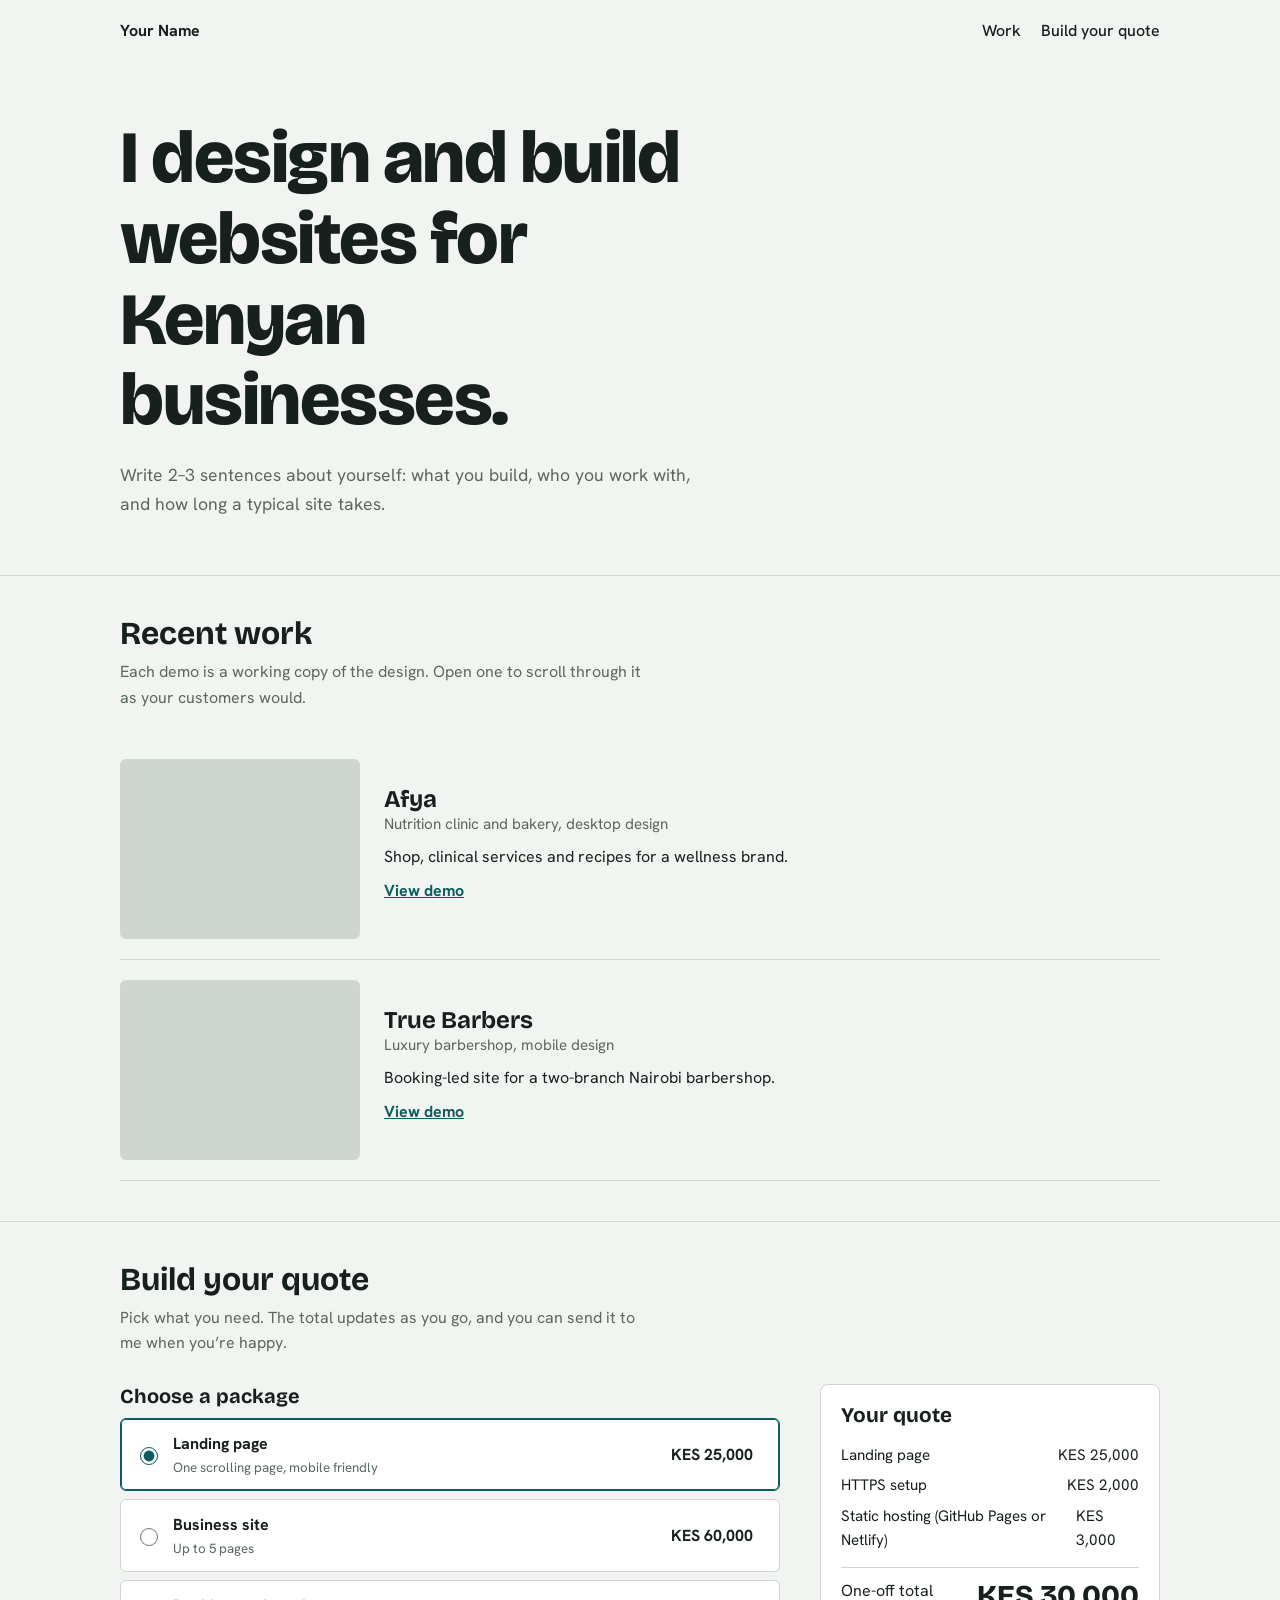
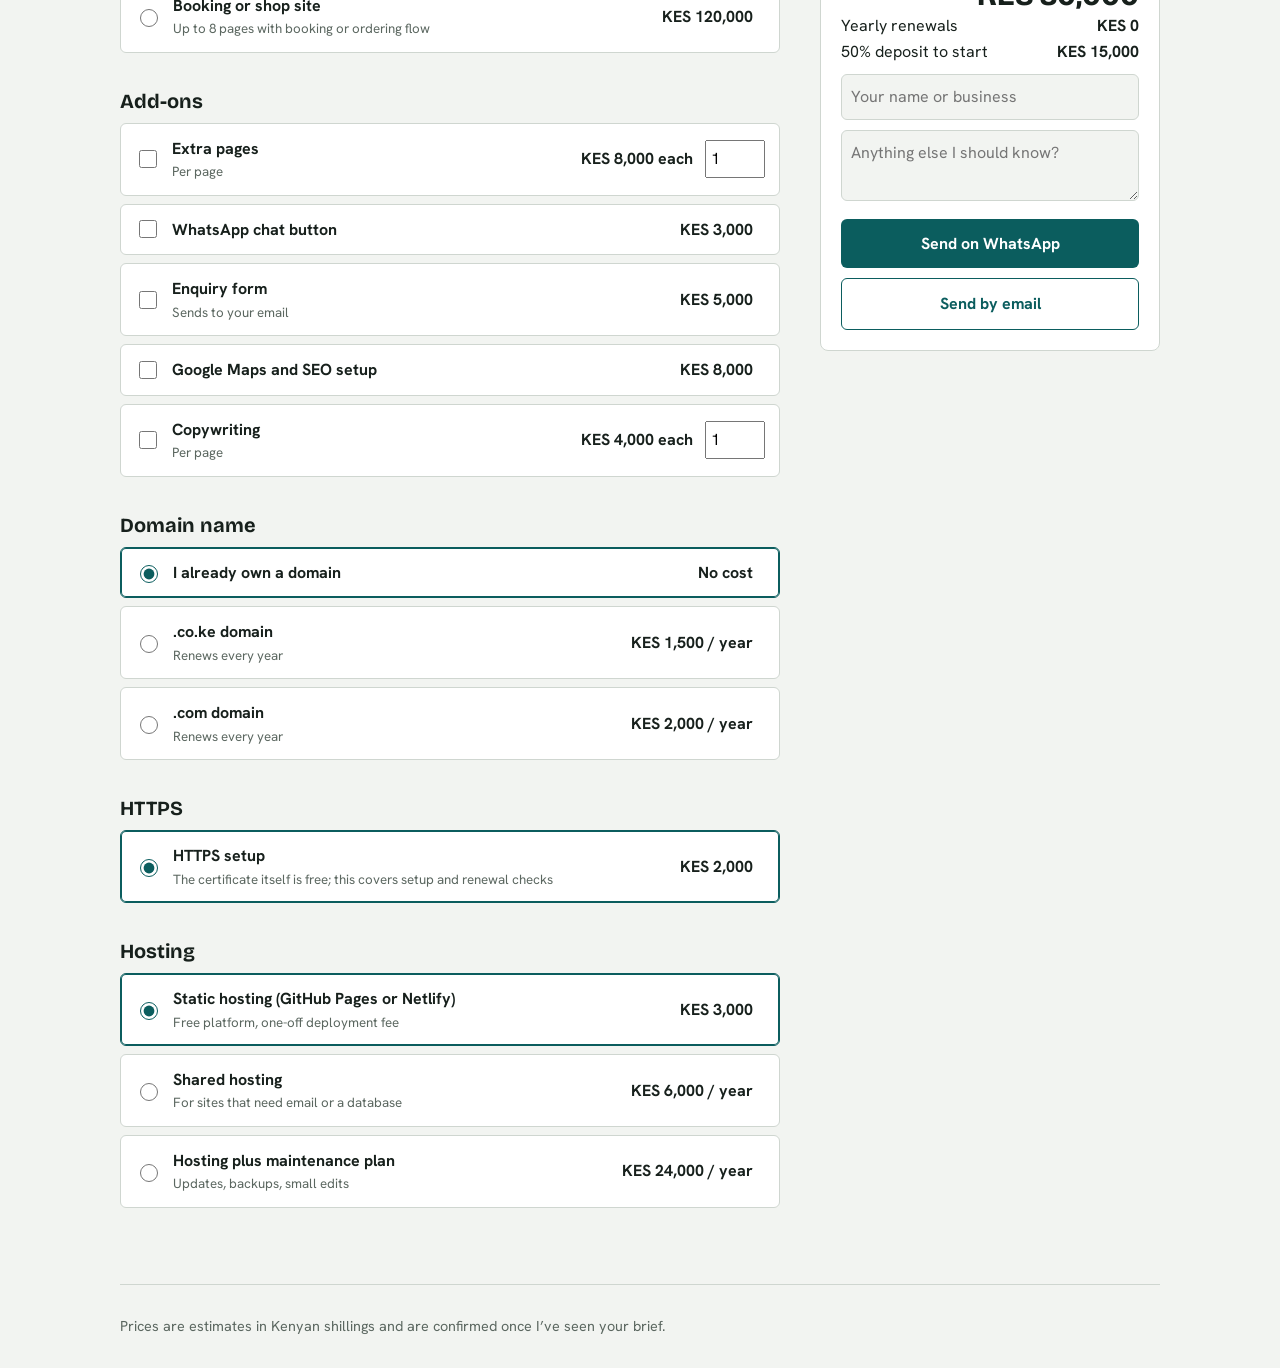
==== index.html @ a61d158f "Initial commit" ====
<!DOCTYPE html>
<html lang="en"><head><meta charset="utf-8"><meta name="viewport" content="width=device-width,initial-scale=1">
<meta name="robots" content="noindex"><!-- remove this line if you want the page on Google -->
<title>Website quote</title>
<link rel="preconnect" href="https://fonts.googleapis.com"><link rel="preconnect" href="https://fonts.gstatic.com" crossorigin>
<link href="https://fonts.googleapis.com/css2?family=Bricolage+Grotesque:wght@500;700;800&family=Hanken+Grotesk:wght@400;500;700&display=swap" rel="stylesheet">
<style>
:root{--bg:#f2f4f1;--ink:#17201c;--mut:#5b6760;--line:#cfd6d0;--card:#fff;--ac:#0b5d5e;--onac:#fff}
@media(prefers-color-scheme:dark){:root{--bg:#0f1613;--ink:#e6ece8;--mut:#9aa8a0;--line:#2a3630;--card:#16201b;--ac:#5fd0c4;--onac:#06201c}}
*{box-sizing:border-box}html{scroll-behavior:smooth}
body{margin:0;background:var(--bg);color:var(--ink);font:16px/1.6 "Hanken Grotesk",system-ui,sans-serif}
h1,h2,h3{font-family:"Bricolage Grotesque",system-ui,sans-serif;line-height:1.1;margin:0}
a{color:var(--ac)}:focus-visible{outline:3px solid var(--ac);outline-offset:2px}
.wrap{max-width:1080px;margin:0 auto;padding:0 20px}
header{display:flex;justify-content:space-between;align-items:center;padding:18px 0}
header nav a{margin-left:20px;color:var(--ink);text-decoration:none;font-weight:500}
.hero{padding:56px 0 40px}.hero h1{font-size:clamp(2.4rem,7vw,4.6rem);font-weight:800;max-width:14ch;letter-spacing:-.02em}
.hero p{max-width:60ch;color:var(--mut);font-size:1.1rem;margin-top:20px}
section{padding:40px 0;border-top:1px solid var(--line)}section>.wrap>h2{font-size:2rem;margin-bottom:8px}
.sub{color:var(--mut);margin:0 0 28px;max-width:60ch}
.work{display:grid;grid-template-columns:240px 1fr;gap:24px;padding:20px 0;border-bottom:1px solid var(--line);align-items:center}
.shot{display:block;aspect-ratio:4/3;border-radius:6px;background:var(--line) center top/cover}
.work h3{font-size:1.5rem}.meta{color:var(--mut);margin:2px 0 8px;font-size:.95rem}.work p{margin:0 0 8px}.links a{margin-right:16px;font-weight:700}
.q{display:grid;grid-template-columns:1fr 340px;gap:40px;align-items:start}
fieldset{border:0;padding:0;margin:0 0 28px}legend{font:700 1.25rem "Bricolage Grotesque",sans-serif;margin-bottom:10px;padding:0}
.opt{display:grid;grid-template-columns:auto 1fr auto auto;gap:12px;align-items:center;padding:12px 14px;border:1px solid var(--line);background:var(--card);border-radius:6px;margin-bottom:8px;cursor:pointer}
.opt:has(input:checked){border-color:var(--ac);box-shadow:inset 0 0 0 1px var(--ac)}
.opt input[type=radio],.opt input[type=checkbox]{accent-color:var(--ac);width:18px;height:18px}
.opt small{display:block;color:var(--mut)}.pr{font-weight:700;white-space:nowrap}.qty{width:60px;padding:4px;font:inherit}
.sum{position:sticky;top:16px;background:var(--card);border:1px solid var(--line);border-radius:8px;padding:20px}
.sum h3{font-size:1.3rem;margin-bottom:12px}.sum ul{list-style:none;margin:0 0 12px;padding:0;font-size:.95rem}
.sum li{display:flex;justify-content:space-between;gap:12px;padding:3px 0}
.tot{border-top:1px solid var(--line);padding-top:10px}.tot div{display:flex;justify-content:space-between}
.big{font:800 1.8rem "Bricolage Grotesque",sans-serif}
.sum input,.sum textarea{width:100%;margin-top:10px;padding:9px;font:inherit;border:1px solid var(--line);border-radius:6px;background:var(--bg);color:var(--ink)}
.btn{display:block;text-align:center;margin-top:10px;padding:12px;border-radius:6px;background:var(--ac);color:var(--onac);font-weight:700;text-decoration:none}
.btn.alt{background:none;color:var(--ac);border:1px solid var(--ac)}
footer{padding:30px 0;color:var(--mut);font-size:.9rem;border-top:1px solid var(--line)}
@media(max-width:800px){.work{grid-template-columns:1fr}.q{grid-template-columns:1fr}.sum{position:static}.opt{grid-template-columns:auto 1fr auto}.qty{grid-column:2}}
</style></head><body>
<div class="wrap">
<header><strong id="logo"></strong><nav><a href="#work">Work</a><a href="#quote">Build your quote</a></nav></header>
<div class="hero"><h1 id="tag"></h1><p id="bio"></p></div></div>
<section id="work"><div class="wrap"><h2>Recent work</h2><p class="sub">Each demo is a working copy of the design. Open one to scroll through it as your customers would.</p><div id="work-list"></div></div></section>
<section id="quote"><div class="wrap"><h2>Build your quote</h2><p class="sub">Pick what you need. The total updates as you go, and you can send it to me when you’re happy.</p>
<div class="q"><form id="f" onsubmit="return false"><div id="groups"></div></form>
<aside class="sum"><h3>Your quote</h3><ul id="lines"></ul>
<div class="tot"><div><span>One-off total</span><span class="big" id="once"></span></div><div><span>Yearly renewals</span><b id="year"></b></div><div><span id="depl"></span><b id="dep"></b></div></div>
<input id="cn" placeholder="Your name or business"><textarea id="nt" rows="2" placeholder="Anything else I should know?"></textarea>
<a class="btn" id="wa" target="_blank" rel="noopener">Send on WhatsApp</a><a class="btn alt" id="em">Send by email</a></aside></div></div></section>
<div class="wrap"><footer>Prices are estimates in Kenyan shillings and are confirmed once I’ve seen your brief.</footer></div>
<script src="assets/site-data.js"></script>
<script>
const S=SITE,P=S.pricing,$=s=>document.querySelector(s),kes=n=>'KES '+Math.round(n).toLocaleString('en-US');
$('#logo').textContent=S.me.name;$('#tag').textContent=S.me.tagline;$('#bio').textContent=S.me.bio;document.title=S.me.name+' | Website quote';
$('#work-list').innerHTML=S.work.map(w=>`<article class="work"><a class="shot" href="${w.demo}" style="background-image:url(${w.shot})" aria-label="Open ${w.title} demo"></a><div><h3>${w.title}</h3><p class="meta">${w.type}</p><p>${w.blurb}</p><p class="links"><a href="${w.demo}">View demo</a>${w.live?`<a href="${w.live}">Live site</a>`:''}</p></div></article>`).join('');
$('#groups').innerHTML=P.groups.map(g=>`<fieldset><legend>${g.title}</legend>${g.items.map((it,i)=>`<label class="opt"><input type="${g.multi?'checkbox':'radio'}" name="${g.id}" value="${it.id}" ${!g.multi&&i==0?'checked':''}><span><b>${it.label}</b><small>${it.note||''}</small></span><span class="pr">${it.price?kes(it.price)+(it.per=='year'?' / year':'')+(it.qty?' each':''):'No cost'}</span>${it.qty?`<input class="qty" type="number" min="1" value="1" data-q="${it.id}" aria-label="Quantity">`:''}</label>`).join('')}</fieldset>`).join('');
function calc(){let once=0,year=0,L=[];
P.groups.forEach(g=>g.items.forEach(it=>{const el=document.querySelector(`[name="${g.id}"][value="${it.id}"]`);if(!el.checked)return;
const qe=document.querySelector(`[data-q="${it.id}"]`),q=qe?Math.max(1,+qe.value||1):1,t=it.price*q;
if(it.per=='year')year+=t;else once+=t;if(t)L.push({l:it.label+(q>1?' ×'+q:''),t,y:it.per=='year'});}));
$('#lines').innerHTML=L.map(x=>`<li><span>${x.l}</span><span>${kes(x.t)}${x.y?'/yr':''}</span></li>`).join('');
$('#once').textContent=kes(once);$('#year').textContent=kes(year);$('#depl').textContent=P.depositPct+'% deposit to start';$('#dep').textContent=kes(once*P.depositPct/100);
const m=`Hi ${S.me.name}, I’d like this website quote:\n`+L.map(x=>`- ${x.l}: ${kes(x.t)}${x.y?'/yr':''}`).join('\n')+`\nOne-off: ${kes(once)}\nYearly: ${kes(year)}\nFrom: ${$('#cn').value||'(name not given)'}\nNotes: ${$('#nt').value||'-'}`;
$('#wa').href=`https://wa.me/${S.me.whatsapp}?text=${encodeURIComponent(m)}`;$('#em').href=`mailto:${S.me.email}?subject=${encodeURIComponent('Website quote request')}&body=${encodeURIComponent(m)}`;}
document.addEventListener('input',calc);calc();
</script></body></html>
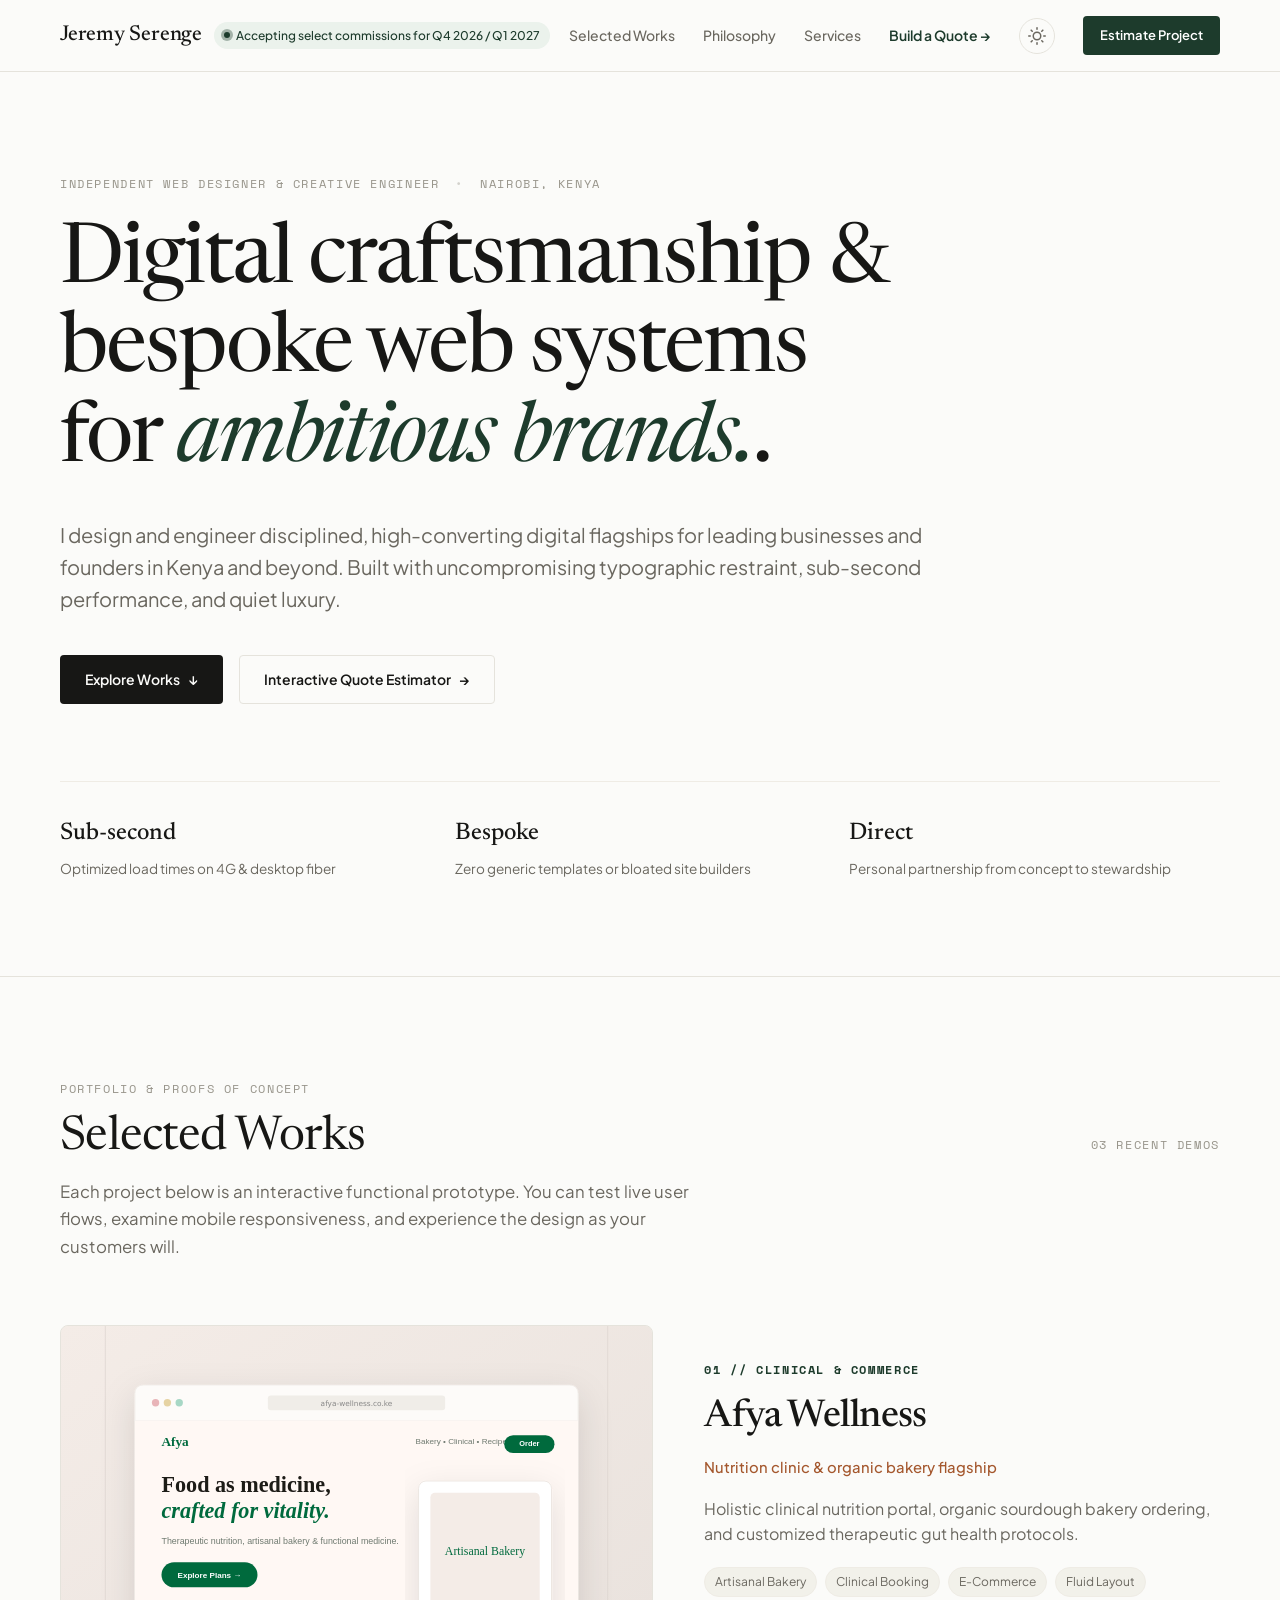
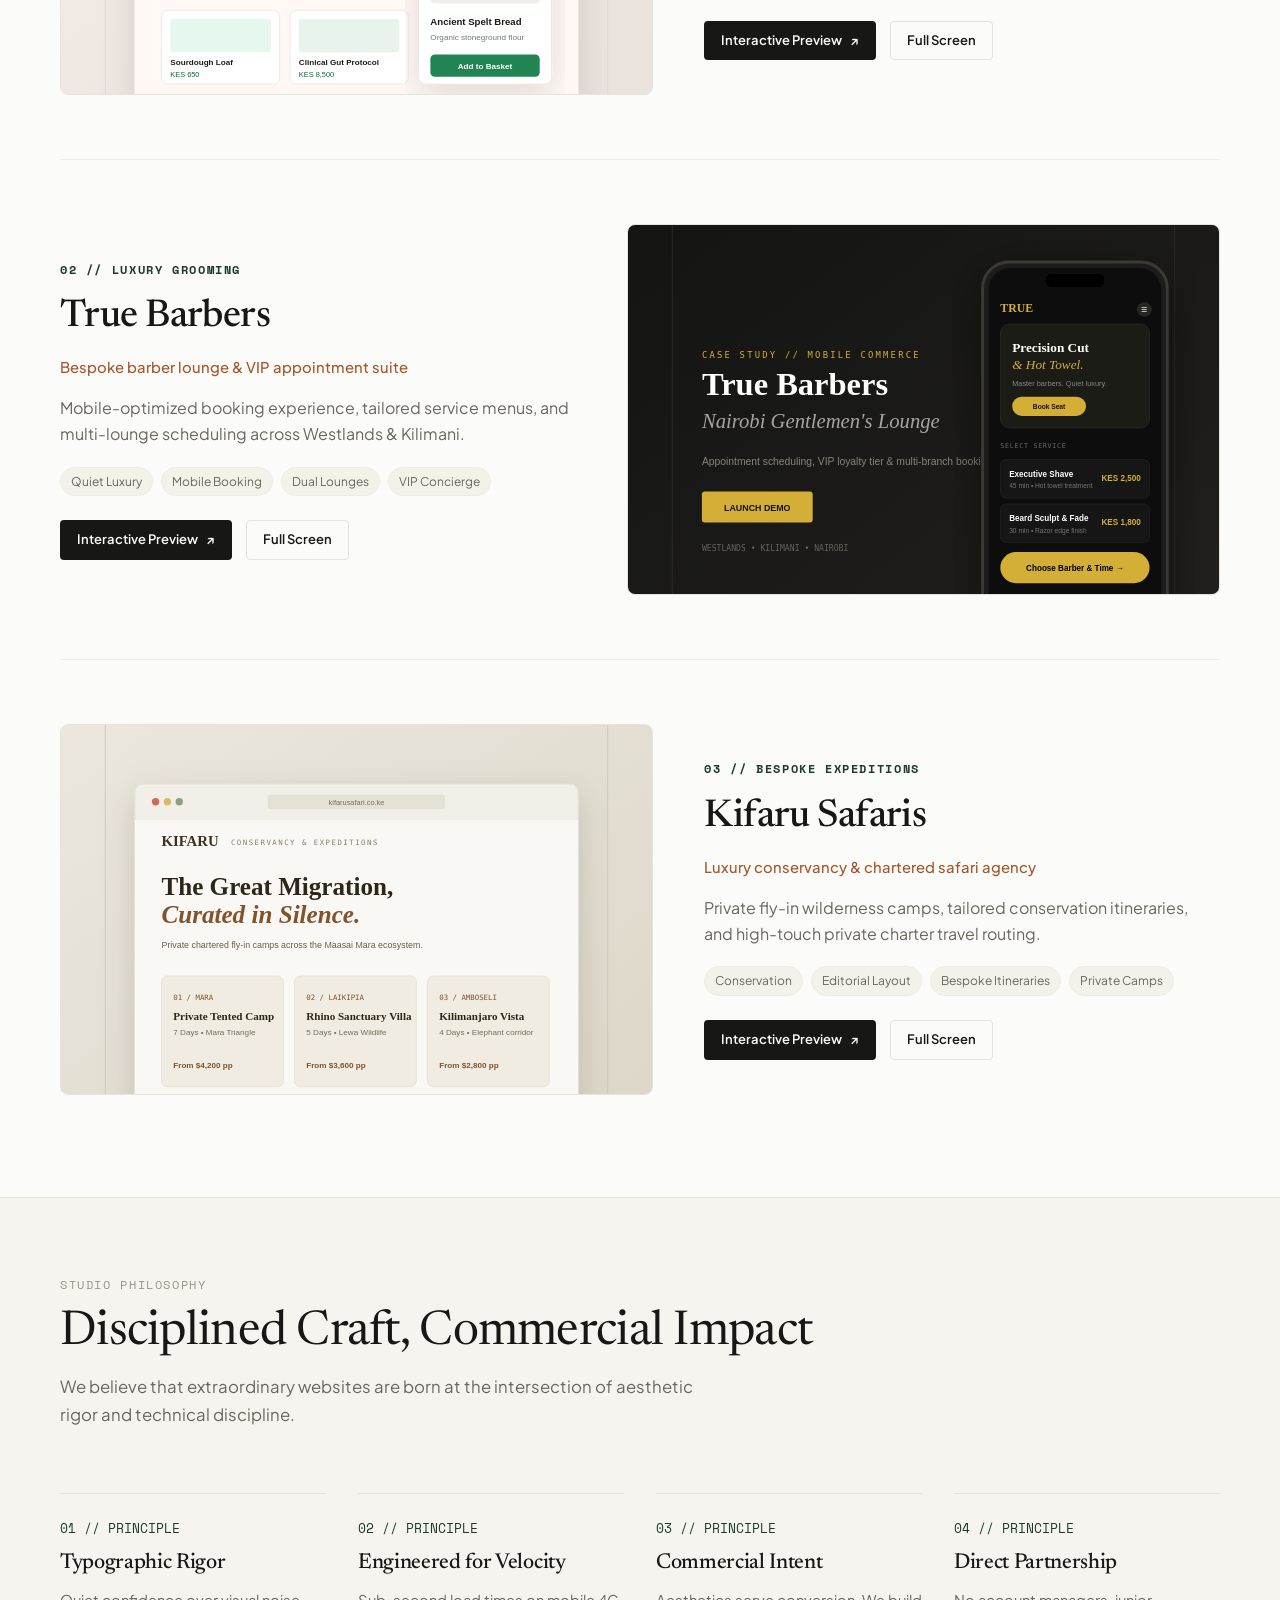
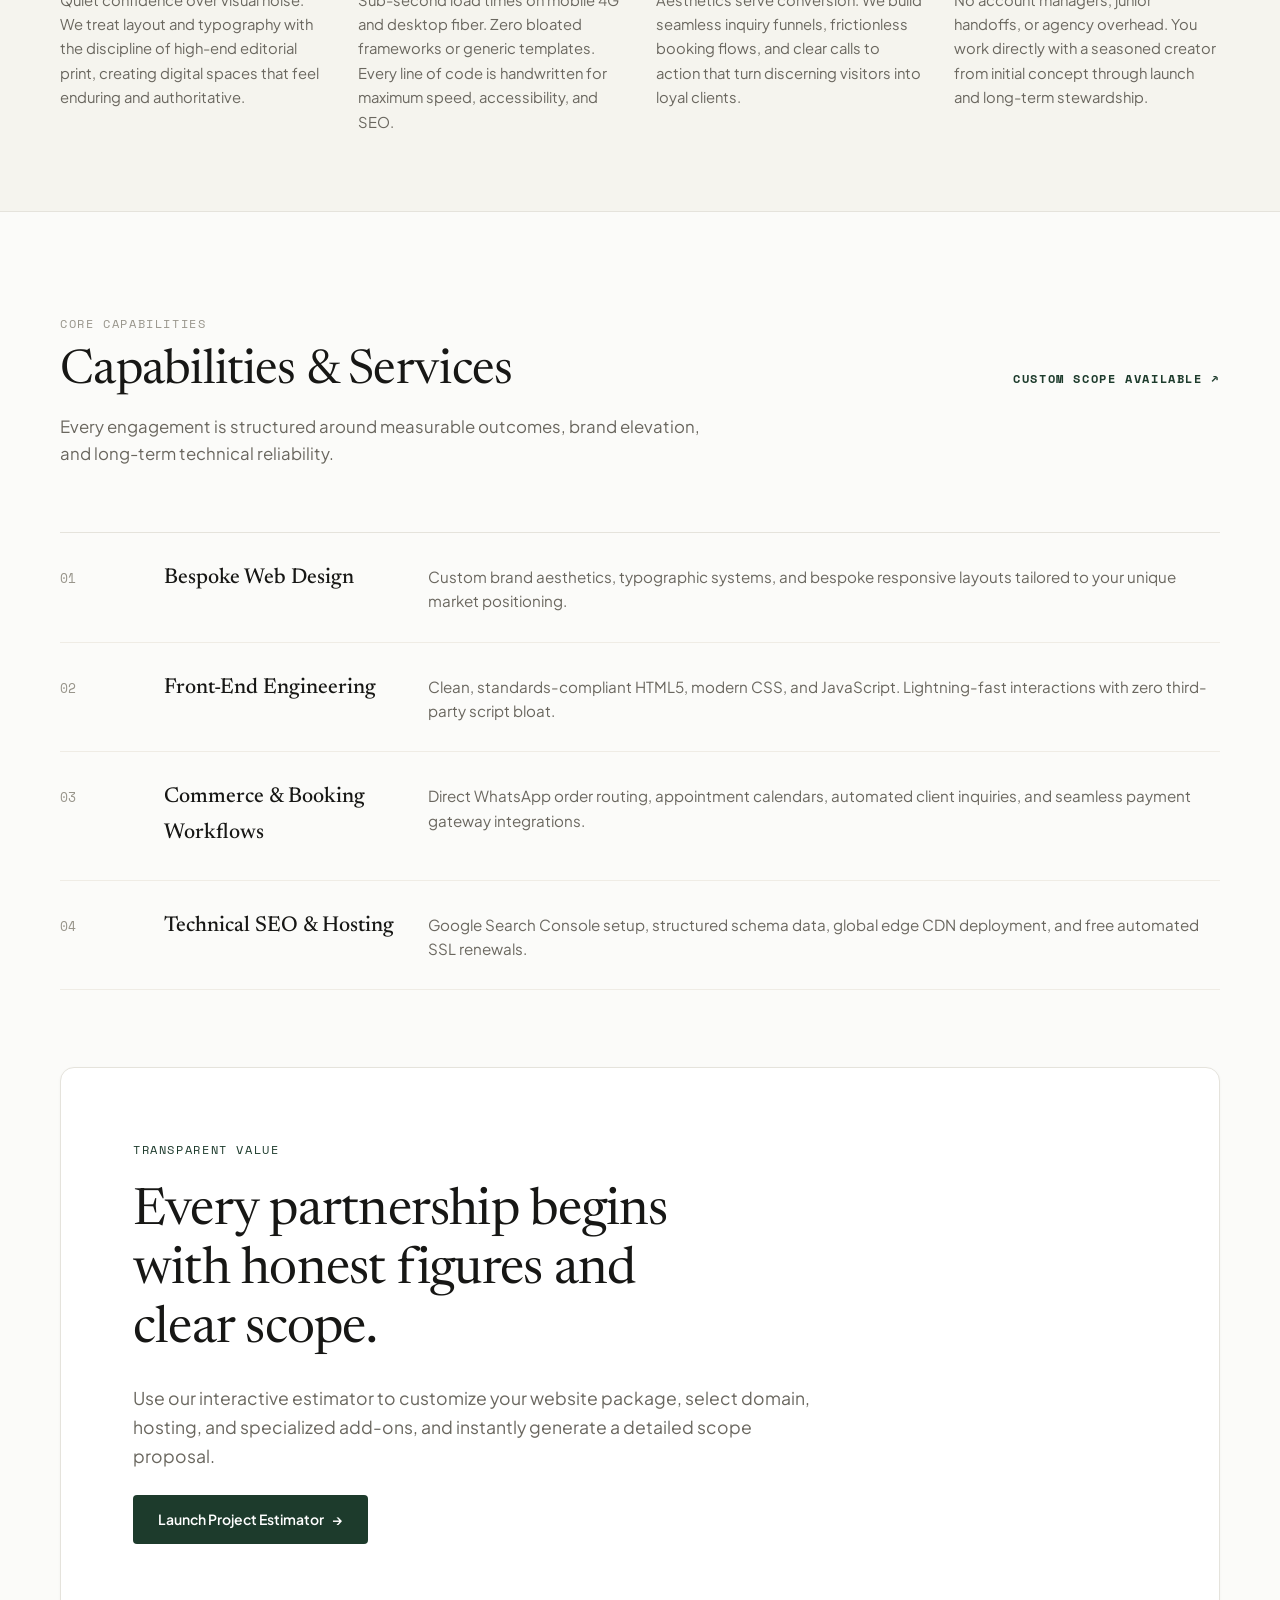
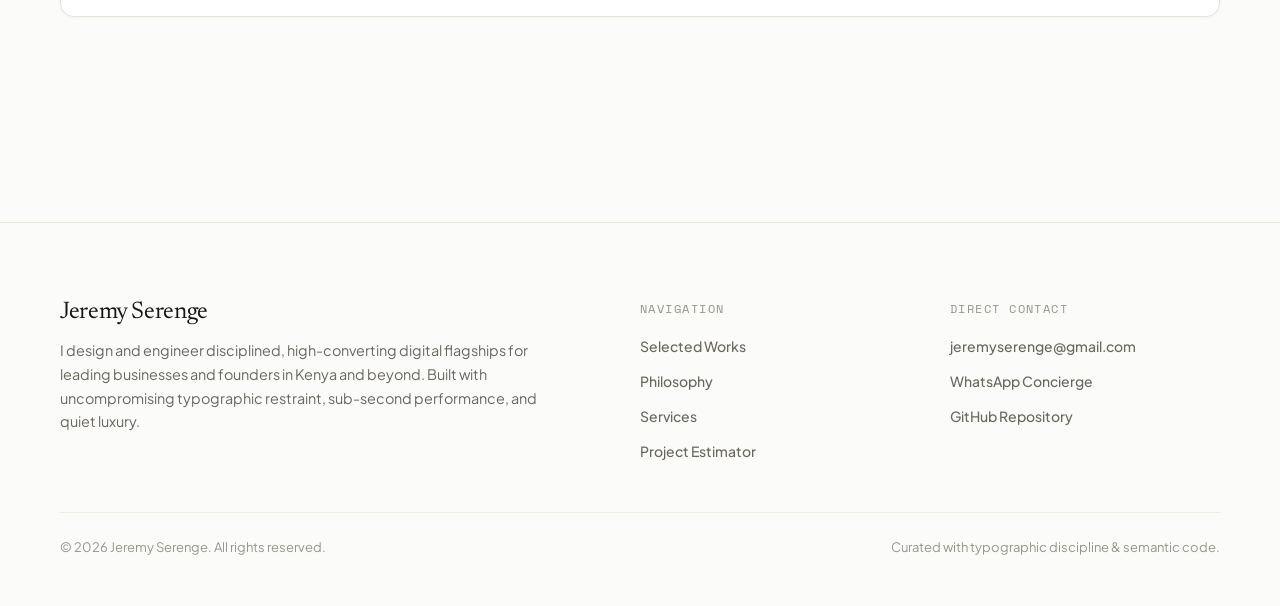
==== commit 9bf489de: "Transform site into editorial portfolio and dedicated quote builder" ====
--- a/index.html
+++ b/index.html
@@ -1,67 +1,377 @@
 <!DOCTYPE html>
-<html lang="en"><head><meta charset="utf-8"><meta name="viewport" content="width=device-width,initial-scale=1">
-<meta name="robots" content="noindex"><!-- remove this line if you want the page on Google -->
-<title>Website quote</title>
-<link rel="preconnect" href="https://fonts.googleapis.com"><link rel="preconnect" href="https://fonts.gstatic.com" crossorigin>
-<link href="https://fonts.googleapis.com/css2?family=Bricolage+Grotesque:wght@500;700;800&family=Hanken+Grotesk:wght@400;500;700&display=swap" rel="stylesheet">
-<style>
-:root{--bg:#f2f4f1;--ink:#17201c;--mut:#5b6760;--line:#cfd6d0;--card:#fff;--ac:#0b5d5e;--onac:#fff}
-@media(prefers-color-scheme:dark){:root{--bg:#0f1613;--ink:#e6ece8;--mut:#9aa8a0;--line:#2a3630;--card:#16201b;--ac:#5fd0c4;--onac:#06201c}}
-*{box-sizing:border-box}html{scroll-behavior:smooth}
-body{margin:0;background:var(--bg);color:var(--ink);font:16px/1.6 "Hanken Grotesk",system-ui,sans-serif}
-h1,h2,h3{font-family:"Bricolage Grotesque",system-ui,sans-serif;line-height:1.1;margin:0}
-a{color:var(--ac)}:focus-visible{outline:3px solid var(--ac);outline-offset:2px}
-.wrap{max-width:1080px;margin:0 auto;padding:0 20px}
-header{display:flex;justify-content:space-between;align-items:center;padding:18px 0}
-header nav a{margin-left:20px;color:var(--ink);text-decoration:none;font-weight:500}
-.hero{padding:56px 0 40px}.hero h1{font-size:clamp(2.4rem,7vw,4.6rem);font-weight:800;max-width:14ch;letter-spacing:-.02em}
-.hero p{max-width:60ch;color:var(--mut);font-size:1.1rem;margin-top:20px}
-section{padding:40px 0;border-top:1px solid var(--line)}section>.wrap>h2{font-size:2rem;margin-bottom:8px}
-.sub{color:var(--mut);margin:0 0 28px;max-width:60ch}
-.work{display:grid;grid-template-columns:240px 1fr;gap:24px;padding:20px 0;border-bottom:1px solid var(--line);align-items:center}
-.shot{display:block;aspect-ratio:4/3;border-radius:6px;background:var(--line) center top/cover}
-.work h3{font-size:1.5rem}.meta{color:var(--mut);margin:2px 0 8px;font-size:.95rem}.work p{margin:0 0 8px}.links a{margin-right:16px;font-weight:700}
-.q{display:grid;grid-template-columns:1fr 340px;gap:40px;align-items:start}
-fieldset{border:0;padding:0;margin:0 0 28px}legend{font:700 1.25rem "Bricolage Grotesque",sans-serif;margin-bottom:10px;padding:0}
-.opt{display:grid;grid-template-columns:auto 1fr auto auto;gap:12px;align-items:center;padding:12px 14px;border:1px solid var(--line);background:var(--card);border-radius:6px;margin-bottom:8px;cursor:pointer}
-.opt:has(input:checked){border-color:var(--ac);box-shadow:inset 0 0 0 1px var(--ac)}
-.opt input[type=radio],.opt input[type=checkbox]{accent-color:var(--ac);width:18px;height:18px}
-.opt small{display:block;color:var(--mut)}.pr{font-weight:700;white-space:nowrap}.qty{width:60px;padding:4px;font:inherit}
-.sum{position:sticky;top:16px;background:var(--card);border:1px solid var(--line);border-radius:8px;padding:20px}
-.sum h3{font-size:1.3rem;margin-bottom:12px}.sum ul{list-style:none;margin:0 0 12px;padding:0;font-size:.95rem}
-.sum li{display:flex;justify-content:space-between;gap:12px;padding:3px 0}
-.tot{border-top:1px solid var(--line);padding-top:10px}.tot div{display:flex;justify-content:space-between}
-.big{font:800 1.8rem "Bricolage Grotesque",sans-serif}
-.sum input,.sum textarea{width:100%;margin-top:10px;padding:9px;font:inherit;border:1px solid var(--line);border-radius:6px;background:var(--bg);color:var(--ink)}
-.btn{display:block;text-align:center;margin-top:10px;padding:12px;border-radius:6px;background:var(--ac);color:var(--onac);font-weight:700;text-decoration:none}
-.btn.alt{background:none;color:var(--ac);border:1px solid var(--ac)}
-footer{padding:30px 0;color:var(--mut);font-size:.9rem;border-top:1px solid var(--line)}
-@media(max-width:800px){.work{grid-template-columns:1fr}.q{grid-template-columns:1fr}.sum{position:static}.opt{grid-template-columns:auto 1fr auto}.qty{grid-column:2}}
-</style></head><body>
-<div class="wrap">
-<header><strong id="logo"></strong><nav><a href="#work">Work</a><a href="#quote">Build your quote</a></nav></header>
-<div class="hero"><h1 id="tag"></h1><p id="bio"></p></div></div>
-<section id="work"><div class="wrap"><h2>Recent work</h2><p class="sub">Each demo is a working copy of the design. Open one to scroll through it as your customers would.</p><div id="work-list"></div></div></section>
-<section id="quote"><div class="wrap"><h2>Build your quote</h2><p class="sub">Pick what you need. The total updates as you go, and you can send it to me when you’re happy.</p>
-<div class="q"><form id="f" onsubmit="return false"><div id="groups"></div></form>
-<aside class="sum"><h3>Your quote</h3><ul id="lines"></ul>
-<div class="tot"><div><span>One-off total</span><span class="big" id="once"></span></div><div><span>Yearly renewals</span><b id="year"></b></div><div><span id="depl"></span><b id="dep"></b></div></div>
-<input id="cn" placeholder="Your name or business"><textarea id="nt" rows="2" placeholder="Anything else I should know?"></textarea>
-<a class="btn" id="wa" target="_blank" rel="noopener">Send on WhatsApp</a><a class="btn alt" id="em">Send by email</a></aside></div></div></section>
-<div class="wrap"><footer>Prices are estimates in Kenyan shillings and are confirmed once I’ve seen your brief.</footer></div>
-<script src="assets/site-data.js"></script>
-<script>
-const S=SITE,P=S.pricing,$=s=>document.querySelector(s),kes=n=>'KES '+Math.round(n).toLocaleString('en-US');
-$('#logo').textContent=S.me.name;$('#tag').textContent=S.me.tagline;$('#bio').textContent=S.me.bio;document.title=S.me.name+' | Website quote';
-$('#work-list').innerHTML=S.work.map(w=>`<article class="work"><a class="shot" href="${w.demo}" style="background-image:url(${w.shot})" aria-label="Open ${w.title} demo"></a><div><h3>${w.title}</h3><p class="meta">${w.type}</p><p>${w.blurb}</p><p class="links"><a href="${w.demo}">View demo</a>${w.live?`<a href="${w.live}">Live site</a>`:''}</p></div></article>`).join('');
-$('#groups').innerHTML=P.groups.map(g=>`<fieldset><legend>${g.title}</legend>${g.items.map((it,i)=>`<label class="opt"><input type="${g.multi?'checkbox':'radio'}" name="${g.id}" value="${it.id}" ${!g.multi&&i==0?'checked':''}><span><b>${it.label}</b><small>${it.note||''}</small></span><span class="pr">${it.price?kes(it.price)+(it.per=='year'?' / year':'')+(it.qty?' each':''):'No cost'}</span>${it.qty?`<input class="qty" type="number" min="1" value="1" data-q="${it.id}" aria-label="Quantity">`:''}</label>`).join('')}</fieldset>`).join('');
-function calc(){let once=0,year=0,L=[];
-P.groups.forEach(g=>g.items.forEach(it=>{const el=document.querySelector(`[name="${g.id}"][value="${it.id}"]`);if(!el.checked)return;
-const qe=document.querySelector(`[data-q="${it.id}"]`),q=qe?Math.max(1,+qe.value||1):1,t=it.price*q;
-if(it.per=='year')year+=t;else once+=t;if(t)L.push({l:it.label+(q>1?' ×'+q:''),t,y:it.per=='year'});}));
-$('#lines').innerHTML=L.map(x=>`<li><span>${x.l}</span><span>${kes(x.t)}${x.y?'/yr':''}</span></li>`).join('');
-$('#once').textContent=kes(once);$('#year').textContent=kes(year);$('#depl').textContent=P.depositPct+'% deposit to start';$('#dep').textContent=kes(once*P.depositPct/100);
-const m=`Hi ${S.me.name}, I’d like this website quote:\n`+L.map(x=>`- ${x.l}: ${kes(x.t)}${x.y?'/yr':''}`).join('\n')+`\nOne-off: ${kes(once)}\nYearly: ${kes(year)}\nFrom: ${$('#cn').value||'(name not given)'}\nNotes: ${$('#nt').value||'-'}`;
-$('#wa').href=`https://wa.me/${S.me.whatsapp}?text=${encodeURIComponent(m)}`;$('#em').href=`mailto:${S.me.email}?subject=${encodeURIComponent('Website quote request')}&body=${encodeURIComponent(m)}`;}
-document.addEventListener('input',calc);calc();
-</script></body></html>
+<html lang="en">
+<head>
+  <meta charset="utf-8">
+  <meta name="viewport" content="width=device-width, initial-scale=1.0">
+  <meta name="robots" content="noindex">
+  <title>Jeremy Serenge | Web Designer &amp; Creative Engineer</title>
+  
+  <link rel="preconnect" href="https://fonts.googleapis.com">
+  <link rel="preconnect" href="https://fonts.gstatic.com" crossorigin>
+  <link href="https://fonts.googleapis.com/css2?family=Newsreader:ital,opsz,wght@0,6..72,400;0,6..72,500;0,6..72,600;1,6..72,400;1,6..72,500&family=Plus+Jakarta+Sans:wght@400;500;600;700&family=Space+Mono:wght@400;700&display=swap" rel="stylesheet">
+  
+  <link rel="stylesheet" href="assets/css/main.css">
+</head>
+<body>
+
+  <!-- Site Navigation Header -->
+  <header class="site-header">
+    <div class="container header-inner">
+      <div class="brand-mark">
+        <a href="index.html" class="brand-title" id="site-name">Jeremy Serenge</a>
+        <div class="status-badge" id="availability-badge">
+          <span class="status-dot"></span>
+          <span>Available for Commissions</span>
+        </div>
+      </div>
+      
+      <nav class="header-nav">
+        <a href="#works" class="nav-link">Selected Works</a>
+        <a href="#philosophy" class="nav-link">Philosophy</a>
+        <a href="#services" class="nav-link">Services</a>
+        <a href="quote/index.html" class="nav-link" style="color:var(--accent); font-weight:600;">Build a Quote →</a>
+        
+        <button class="theme-toggle" id="theme-btn" aria-label="Toggle theme">
+          <svg width="18" height="18" viewBox="0 0 24 24" fill="none" stroke="currentColor" stroke-width="2" stroke-linecap="round" stroke-linejoin="round">
+            <circle cx="12" cy="12" r="5"></circle>
+            <line x1="12" y1="1" x2="12" y2="3"></line>
+            <line x1="12" y1="21" x2="12" y2="23"></line>
+            <line x1="4.22" y1="4.22" x2="5.64" y2="5.64"></line>
+            <line x1="18.36" y1="18.36" x2="19.78" y2="19.78"></line>
+            <line x1="1" y1="12" x2="3" y2="12"></line>
+            <line x1="21" y1="12" x2="23" y2="12"></line>
+            <line x1="4.22" y1="19.78" x2="5.64" y2="18.36"></line>
+            <line x1="18.36" y1="5.64" x2="19.78" y2="4.22"></line>
+          </svg>
+        </button>
+
+        <a href="quote/index.html" class="btn btn-accent btn-sm">Estimate Project</a>
+      </nav>
+    </div>
+  </header>
+
+  <main>
+    <!-- Hero Section -->
+    <section class="hero-section">
+      <div class="container">
+        <div class="hero-meta">
+          <span class="mono-tag" id="hero-role">INDEPENDENT CREATIVE ENGINEERING</span>
+          <span class="mono-tag" style="opacity: 0.4;">•</span>
+          <span class="mono-tag" id="hero-location">NAIROBI, KENYA</span>
+        </div>
+        
+        <h1 class="hero-title" id="hero-tagline">
+          Digital craftsmanship for <span class="serif-italic" style="color:var(--accent)">ambitious brands.</span>
+        </h1>
+        
+        <p class="hero-bio" id="hero-bio">
+          I design and engineer disciplined, high-converting digital flagships for businesses and founders. Built with typographic restraint, sub-second performance, and quiet luxury.
+        </p>
+        
+        <div class="hero-actions">
+          <a href="#works" class="btn btn-primary">
+            <span>Explore Works</span>
+            <span>↓</span>
+          </a>
+          <a href="quote/index.html" class="btn btn-outline">
+            <span>Interactive Quote Estimator</span>
+            <span>→</span>
+          </a>
+        </div>
+
+        <div class="hero-indicators">
+          <div class="indicator-item">
+            <span class="indicator-value">Sub-second</span>
+            <span class="indicator-label">Optimized load times on 4G &amp; desktop fiber</span>
+          </div>
+          <div class="indicator-item">
+            <span class="indicator-value">Bespoke</span>
+            <span class="indicator-label">Zero generic templates or bloated site builders</span>
+          </div>
+          <div class="indicator-item">
+            <span class="indicator-value">Direct</span>
+            <span class="indicator-label">Personal partnership from concept to stewardship</span>
+          </div>
+        </div>
+      </div>
+    </section>
+
+    <!-- Selected Works / Demos Section -->
+    <section id="works" style="padding: clamp(4rem, 8vw, 7rem) 0;">
+      <div class="container">
+        <div class="section-header">
+          <span class="mono-tag">PORTFOLIO &amp; PROOFS OF CONCEPT</span>
+          <div class="section-title-wrap">
+            <h2 class="section-title">Selected Works</h2>
+            <span class="mono-tag" id="works-count">03 RECENT DEMOS</span>
+          </div>
+          <p class="section-desc">
+            Each project below is an interactive functional prototype. You can test live user flows, examine mobile responsiveness, and experience the design as your customers will.
+          </p>
+        </div>
+
+        <div class="works-grid" id="works-container">
+          <!-- Dynamically populated from site-data.js -->
+        </div>
+      </div>
+    </section>
+
+    <!-- Philosophy & Principles -->
+    <section id="philosophy" style="padding: clamp(3rem, 6vw, 6rem) 0; background: var(--bg-subtle); border-top: 1px solid var(--border); border-bottom: 1px solid var(--border);">
+      <div class="container">
+        <div class="section-header">
+          <span class="mono-tag">STUDIO PHILOSOPHY</span>
+          <h2 class="section-title">Disciplined Craft, Commercial Impact</h2>
+          <p class="section-desc">
+            We believe that extraordinary websites are born at the intersection of aesthetic rigor and technical discipline.
+          </p>
+        </div>
+
+        <div class="philosophy-grid" id="philosophy-container">
+          <!-- Dynamically populated from site-data.js -->
+        </div>
+      </div>
+    </section>
+
+    <!-- Capabilities & Services -->
+    <section id="services" style="padding: clamp(4rem, 8vw, 7rem) 0;">
+      <div class="container">
+        <div class="section-header">
+          <span class="mono-tag">CORE CAPABILITIES</span>
+          <div class="section-title-wrap">
+            <h2 class="section-title">Capabilities &amp; Services</h2>
+            <a href="quote/index.html" class="mono-tag" style="color:var(--accent); font-weight:700;">CUSTOM SCOPE AVAILABLE ↗</a>
+          </div>
+          <p class="section-desc">
+            Every engagement is structured around measurable outcomes, brand elevation, and long-term technical reliability.
+          </p>
+        </div>
+
+        <div class="services-list" id="services-container">
+          <!-- Dynamically populated from site-data.js -->
+        </div>
+
+        <!-- Invitation to Quote Builder -->
+        <div class="cta-banner">
+          <span class="mono-tag" style="color:var(--accent);">TRANSPARENT VALUE</span>
+          <h2>Every partnership begins with honest figures and clear scope.</h2>
+          <p>
+            Use our interactive estimator to customize your website package, select domain, hosting, and specialized add-ons, and instantly generate a detailed scope proposal.
+          </p>
+          <a href="quote/index.html" class="btn btn-accent">
+            <span>Launch Project Estimator</span>
+            <span>→</span>
+          </a>
+        </div>
+      </div>
+    </section>
+  </main>
+
+  <!-- Interactive Device Preview Modal -->
+  <div class="preview-modal-backdrop" id="preview-modal" aria-hidden="true">
+    <div class="preview-modal-box">
+      <div class="preview-modal-header">
+        <div style="display:flex; align-items:center; gap:16px;">
+          <strong id="preview-title" style="font-family:var(--font-serif); font-size:1.15rem;">Live Demo Preview</strong>
+          <div class="preview-device-switcher">
+            <button class="device-btn active" id="btn-desktop" onclick="setPreviewDevice('desktop')">Desktop View</button>
+            <button class="device-btn" id="btn-mobile" onclick="setPreviewDevice('mobile')">Mobile View</button>
+          </div>
+        </div>
+        <div style="display:flex; align-items:center; gap:12px;">
+          <a id="preview-external" href="#" target="_blank" rel="noopener" class="btn btn-outline btn-sm">Open in Tab ↗</a>
+          <button class="btn btn-sm btn-outline" onclick="closePreviewModal()" style="padding:6px 12px;">✕ Close</button>
+        </div>
+      </div>
+      <div class="preview-frame-wrap">
+        <iframe id="preview-iframe" class="preview-frame" src="about:blank" title="Demo preview"></iframe>
+      </div>
+    </div>
+  </div>
+
+  <!-- Site Footer -->
+  <footer class="site-footer">
+    <div class="container">
+      <div class="footer-grid">
+        <div class="footer-brand">
+          <h3 style="font-size:1.5rem;" id="footer-name">Jeremy Serenge</h3>
+          <p style="color:var(--text-secondary); font-size:0.9rem;" id="footer-bio">
+            Independent web design &amp; creative engineering. Crafting digital flagships for leading businesses in Nairobi and internationally.
+          </p>
+        </div>
+        <div class="footer-nav-col">
+          <span class="footer-heading">Navigation</span>
+          <a href="#works" class="nav-link">Selected Works</a>
+          <a href="#philosophy" class="nav-link">Philosophy</a>
+          <a href="#services" class="nav-link">Services</a>
+          <a href="quote/index.html" class="nav-link">Project Estimator</a>
+        </div>
+        <div class="footer-nav-col">
+          <span class="footer-heading">Direct Contact</span>
+          <a id="footer-email" href="mailto:you@example.com" class="nav-link">Email</a>
+          <a id="footer-wa" href="https://wa.me/" target="_blank" rel="noopener" class="nav-link">WhatsApp Concierge</a>
+          <a id="footer-github" href="#" target="_blank" rel="noopener" class="nav-link">GitHub Repository</a>
+        </div>
+      </div>
+
+      <div class="footer-bottom">
+        <span>&copy; <span id="year">2026</span> <span id="footer-cr-name">Jeremy Serenge</span>. All rights reserved.</span>
+        <span>Curated with typographic discipline &amp; semantic code.</span>
+      </div>
+    </div>
+  </footer>
+
+  <script src="assets/site-data.js"></script>
+  <script>
+    const S = window.SITE;
+
+    // Theme Management
+    const themeBtn = document.getElementById('theme-btn');
+    const currentTheme = localStorage.getItem('theme') || (window.matchMedia('(prefers-color-scheme: dark)').matches ? 'dark' : 'light');
+    document.documentElement.setAttribute('data-theme', currentTheme);
+
+    themeBtn.addEventListener('click', () => {
+      const active = document.documentElement.getAttribute('data-theme');
+      const next = active === 'dark' ? 'light' : 'dark';
+      document.documentElement.setAttribute('data-theme', next);
+      localStorage.setItem('theme', next);
+    });
+
+    // Populate Hero & Identity
+    if (S.me) {
+      document.getElementById('site-name').textContent = S.me.name;
+      document.getElementById('footer-name').textContent = S.me.name;
+      document.getElementById('footer-cr-name').textContent = S.me.name;
+      document.title = `${S.me.name} — Web Designer & Creative Engineer`;
+      
+      if (S.me.role) document.getElementById('hero-role').textContent = S.me.role.toUpperCase();
+      if (S.me.location) document.getElementById('hero-location').textContent = S.me.location.toUpperCase();
+      if (S.me.tagline) document.getElementById('hero-tagline').innerHTML = S.me.tagline.replace(/ambitious brands/i, '<span class="serif-italic" style="color:var(--accent)">ambitious brands.</span>');
+      if (S.me.bio) {
+        document.getElementById('hero-bio').textContent = S.me.bio;
+        document.getElementById('footer-bio').textContent = S.me.bio;
+      }
+      if (S.me.status) {
+        document.getElementById('availability-badge').innerHTML = `<span class="status-dot"></span><span>${S.me.status}</span>`;
+      }
+      if (S.me.email) {
+        document.getElementById('footer-email').href = `mailto:${S.me.email}`;
+        document.getElementById('footer-email').textContent = S.me.email;
+      }
+      if (S.me.whatsapp) {
+        document.getElementById('footer-wa').href = `https://wa.me/${S.me.whatsapp}?text=${encodeURIComponent('Hello Jeremy, I reviewed your portfolio and would like to discuss a project.')}`;
+      }
+      if (S.me.github) {
+        document.getElementById('footer-github').href = S.me.github;
+      }
+    }
+
+    // Populate Works Grid
+    const worksContainer = document.getElementById('works-container');
+    if (S.work && worksContainer) {
+      document.getElementById('works-count').textContent = `0${S.work.length} RECENT DEMOS`;
+      worksContainer.innerHTML = S.work.map((w, idx) => {
+        const isRev = idx % 2 === 1;
+        const tags = (w.tags || []).map(t => `<span class="tag-badge">${t}</span>`).join('');
+        return `
+          <article class="work-card ${isRev ? 'reverse' : ''}">
+            <div class="work-visual" onclick="openPreview('${w.demo}', '${w.title}')" style="cursor:pointer;" title="Click to view interactive preview">
+              <img class="work-img" src="${w.shot}" alt="${w.title} interactive preview mockup" loading="lazy">
+            </div>
+            <div class="work-content">
+              <div class="work-meta-top">
+                <span class="mono-tag" style="color:var(--accent); font-weight:700;">${w.category || `PROJECT 0${idx+1}`}</span>
+              </div>
+              <h3 class="work-title">${w.title}</h3>
+              <p class="work-type">${w.type}</p>
+              <p class="work-blurb">${w.blurb}</p>
+              <div class="work-tags">${tags}</div>
+              <div class="work-links">
+                <button class="btn btn-primary btn-sm" onclick="openPreview('${w.demo}', '${w.title}')">
+                  <span>Interactive Preview</span>
+                  <span>↗</span>
+                </button>
+                <a href="${w.demo}" target="_blank" rel="noopener" class="btn btn-outline btn-sm">Full Screen</a>
+                ${w.live ? `<a href="${w.live}" target="_blank" rel="noopener" class="nav-link" style="font-size:0.825rem; font-weight:600;">Visit Live Site ↗</a>` : ''}
+              </div>
+            </div>
+          </article>
+        `;
+      }).join('');
+    }
+
+    // Populate Philosophy
+    const philosophyContainer = document.getElementById('philosophy-container');
+    if (S.philosophy && philosophyContainer) {
+      philosophyContainer.innerHTML = S.philosophy.map(p => `
+        <div class="philosophy-item">
+          <span class="philosophy-num">${p.number} // PRINCIPLE</span>
+          <h3 class="philosophy-title">${p.title}</h3>
+          <p class="philosophy-desc">${p.description}</p>
+        </div>
+      `).join('');
+    }
+
+    // Populate Services
+    const servicesContainer = document.getElementById('services-container');
+    if (S.services && servicesContainer) {
+      servicesContainer.innerHTML = S.services.map(s => `
+        <div class="service-row">
+          <span class="service-num">${s.number}</span>
+          <div class="service-name">${s.name}</div>
+          <p class="service-summary">${s.summary}</p>
+        </div>
+      `).join('');
+    }
+
+    // Preview Modal Logic
+    const modal = document.getElementById('preview-modal');
+    const iframe = document.getElementById('preview-iframe');
+    const previewTitle = document.getElementById('preview-title');
+    const previewExternal = document.getElementById('preview-external');
+    const btnDesktop = document.getElementById('btn-desktop');
+    const btnMobile = document.getElementById('btn-mobile');
+
+    window.openPreview = function(url, title) {
+      previewTitle.textContent = `${title} — Interactive Concept`;
+      previewExternal.href = url;
+      iframe.src = url;
+      modal.classList.add('open');
+      modal.setAttribute('aria-hidden', 'false');
+      document.body.style.overflow = 'hidden';
+      setPreviewDevice('desktop');
+    };
+
+    window.closePreviewModal = function() {
+      modal.classList.remove('open');
+      modal.setAttribute('aria-hidden', 'true');
+      iframe.src = 'about:blank';
+      document.body.style.overflow = '';
+    };
+
+    window.setPreviewDevice = function(mode) {
+      if (mode === 'mobile') {
+        iframe.classList.add('phone-mode');
+        btnMobile.classList.add('active');
+        btnDesktop.classList.remove('active');
+      } else {
+        iframe.classList.remove('phone-mode');
+        btnDesktop.classList.add('active');
+        btnMobile.classList.remove('active');
+      }
+    };
+
+    modal.addEventListener('click', (e) => {
+      if (e.target === modal) closePreviewModal();
+    });
+
+    document.addEventListener('keydown', (e) => {
+      if (e.key === 'Escape' && modal.classList.contains('open')) {
+        closePreviewModal();
+      }
+    });
+
+    document.getElementById('year').textContent = new Date().getFullYear();
+  </script>
+</body>
+</html>
--- a/assets/css/main.css
+++ b/assets/css/main.css
@@ -0,0 +1,1169 @@
+/* ==========================================================================
+   Editorial Design System — Webquotations / Studio Portfolio
+   ========================================================================== */
+
+:root {
+  --font-serif: 'Newsreader', Georgia, 'Times New Roman', serif;
+  --font-sans: 'Plus Jakarta Sans', -apple-system, BlinkMacSystemFont, 'Segoe UI', Roboto, sans-serif;
+  --font-mono: 'Space Mono', 'JetBrains Mono', SFMono-Regular, Menlo, monospace;
+
+  /* Editorial Palette (Light Default) */
+  --bg: #FBFBF9;
+  --bg-subtle: #F5F4EE;
+  --surface: #FFFFFF;
+  --surface-alt: #F2F1EA;
+  --text: #171715;
+  --text-secondary: #6A675F;
+  --text-tertiary: #98958B;
+  --border: #E5E3DC;
+  --border-subtle: #EFECE5;
+  --border-focus: #171715;
+  
+  --accent: #1D3B2C;
+  --accent-hover: #29533E;
+  --accent-light: #EBF2EC;
+  --accent-on: #FFFFFF;
+  --terracotta: #A4572D;
+  --terracotta-light: #F7EEE7;
+
+  --radius-sm: 4px;
+  --radius-md: 8px;
+  --radius-lg: 14px;
+  --radius-pill: 9999px;
+
+  --shadow-sm: 0 1px 3px rgba(23, 23, 21, 0.04);
+  --shadow-md: 0 8px 24px -4px rgba(23, 23, 21, 0.06);
+  --shadow-lg: 0 20px 48px -8px rgba(23, 23, 21, 0.08);
+
+  --container-max: 1240px;
+  --container-narrow: 840px;
+  --header-height: 72px;
+}
+
+[data-theme="dark"] {
+  --bg: #121312;
+  --bg-subtle: #181918;
+  --surface: #1B1D1B;
+  --surface-alt: #222421;
+  --text: #F3F2ED;
+  --text-secondary: #9B988E;
+  --text-tertiary: #6C6A62;
+  --border: #2E302D;
+  --border-subtle: #242623;
+  --border-focus: #F3F2ED;
+
+  --accent: #499E71;
+  --accent-hover: #5DB585;
+  --accent-light: #16261C;
+  --accent-on: #0D1610;
+  --terracotta: #D77B4A;
+  --terracotta-light: #2A1A12;
+
+  --shadow-sm: 0 1px 3px rgba(0, 0, 0, 0.3);
+  --shadow-md: 0 8px 24px -4px rgba(0, 0, 0, 0.45);
+  --shadow-lg: 0 20px 48px -8px rgba(0, 0, 0, 0.6);
+}
+
+@media (prefers-color-scheme: dark) {
+  :root:not([data-theme="light"]) {
+    --bg: #121312;
+    --bg-subtle: #181918;
+    --surface: #1B1D1B;
+    --surface-alt: #222421;
+    --text: #F3F2ED;
+    --text-secondary: #9B988E;
+    --text-tertiary: #6C6A62;
+    --border: #2E302D;
+    --border-subtle: #242623;
+    --border-focus: #F3F2ED;
+
+    --accent: #499E71;
+    --accent-hover: #5DB585;
+    --accent-light: #16261C;
+    --accent-on: #0D1610;
+    --terracotta: #D77B4A;
+    --terracotta-light: #2A1A12;
+
+    --shadow-sm: 0 1px 3px rgba(0, 0, 0, 0.3);
+    --shadow-md: 0 8px 24px -4px rgba(0, 0, 0, 0.45);
+    --shadow-lg: 0 20px 48px -8px rgba(0, 0, 0, 0.6);
+  }
+}
+
+/* ==========================================================================
+   Base Styles & Reset
+   ========================================================================== */
+*, *::before, *::after {
+  box-sizing: border-box;
+  margin: 0;
+  padding: 0;
+}
+
+html {
+  font-size: 16px;
+  scroll-behavior: smooth;
+  scroll-padding-top: calc(var(--header-height) + 24px);
+  -webkit-text-size-adjust: 100%;
+}
+
+body {
+  background-color: var(--bg);
+  color: var(--text);
+  font-family: var(--font-sans);
+  font-size: 1rem;
+  line-height: 1.65;
+  -webkit-font-smoothing: antialiased;
+  -moz-osx-font-smoothing: grayscale;
+  transition: background-color 0.25s ease, color 0.25s ease;
+  overflow-x: hidden;
+}
+
+img, svg {
+  display: block;
+  max-width: 100%;
+  height: auto;
+}
+
+a {
+  color: inherit;
+  text-decoration: none;
+}
+
+button, input, select, textarea {
+  font: inherit;
+  color: inherit;
+}
+
+:focus-visible {
+  outline: 2px solid var(--accent);
+  outline-offset: 3px;
+}
+
+/* ==========================================================================
+   Typography
+   ========================================================================== */
+h1, h2, h3, h4, h5, h6 {
+  font-family: var(--font-serif);
+  font-weight: 400;
+  line-height: 1.15;
+  color: var(--text);
+  letter-spacing: -0.015em;
+}
+
+.serif-italic {
+  font-family: var(--font-serif);
+  font-style: italic;
+}
+
+.mono-tag {
+  font-family: var(--font-mono);
+  font-size: 0.725rem;
+  letter-spacing: 0.14em;
+  text-transform: uppercase;
+  color: var(--text-tertiary);
+}
+
+/* ==========================================================================
+   Containers & Layout Grids
+   ========================================================================== */
+.container {
+  width: 100%;
+  max-width: var(--container-max);
+  margin-left: auto;
+  margin-right: auto;
+  padding-left: clamp(1.25rem, 4vw, 2.5rem);
+  padding-right: clamp(1.25rem, 4vw, 2.5rem);
+}
+
+.container-narrow {
+  width: 100%;
+  max-width: var(--container-narrow);
+  margin-left: auto;
+  margin-right: auto;
+  padding-left: clamp(1.25rem, 4vw, 2.5rem);
+  padding-right: clamp(1.25rem, 4vw, 2.5rem);
+}
+
+/* ==========================================================================
+   Navigation & Header
+   ========================================================================== */
+.site-header {
+  position: sticky;
+  top: 0;
+  z-index: 100;
+  height: var(--header-height);
+  background: rgba(251, 251, 249, 0.88);
+  backdrop-filter: blur(14px);
+  -webkit-backdrop-filter: blur(14px);
+  border-bottom: 1px solid var(--border);
+  transition: background-color 0.25s ease, border-color 0.25s ease;
+}
+
+[data-theme="dark"] .site-header,
+@media (prefers-color-scheme: dark) {
+  :root:not([data-theme="light"]) .site-header {
+    background: rgba(18, 19, 18, 0.88);
+  }
+}
+
+.header-inner {
+  display: flex;
+  align-items: center;
+  justify-content: space-between;
+  height: 100%;
+}
+
+.brand-mark {
+  display: flex;
+  align-items: center;
+  gap: 12px;
+}
+
+.brand-title {
+  font-family: var(--font-serif);
+  font-size: 1.35rem;
+  font-weight: 500;
+  letter-spacing: -0.01em;
+}
+
+.status-badge {
+  display: inline-flex;
+  align-items: center;
+  gap: 6px;
+  padding: 4px 10px;
+  background: var(--accent-light);
+  color: var(--accent);
+  border-radius: var(--radius-pill);
+  font-size: 0.75rem;
+  font-weight: 500;
+}
+
+.status-dot {
+  width: 6px;
+  height: 6px;
+  border-radius: 50%;
+  background-color: currentColor;
+  position: relative;
+}
+
+.status-dot::after {
+  content: '';
+  position: absolute;
+  inset: -3px;
+  border-radius: 50%;
+  background-color: currentColor;
+  opacity: 0.35;
+  animation: pulse-ring 2s infinite ease-out;
+}
+
+@keyframes pulse-ring {
+  0% { transform: scale(0.8); opacity: 0.6; }
+  100% { transform: scale(2.2); opacity: 0; }
+}
+
+.header-nav {
+  display: flex;
+  align-items: center;
+  gap: 28px;
+}
+
+.nav-link {
+  font-size: 0.875rem;
+  font-weight: 500;
+  color: var(--text-secondary);
+  transition: color 0.15s ease;
+}
+
+.nav-link:hover, .nav-link.active {
+  color: var(--text);
+}
+
+.theme-toggle {
+  background: transparent;
+  border: 1px solid var(--border);
+  border-radius: var(--radius-pill);
+  width: 36px;
+  height: 36px;
+  display: flex;
+  align-items: center;
+  justify-content: center;
+  cursor: pointer;
+  color: var(--text-secondary);
+  transition: all 0.2s ease;
+}
+
+.theme-toggle:hover {
+  color: var(--text);
+  border-color: var(--text);
+}
+
+/* ==========================================================================
+   Buttons & Links
+   ========================================================================== */
+.btn {
+  display: inline-flex;
+  align-items: center;
+  justify-content: center;
+  gap: 8px;
+  padding: 12px 24px;
+  font-size: 0.875rem;
+  font-weight: 600;
+  border-radius: var(--radius-sm);
+  transition: all 0.2s cubic-bezier(0.16, 1, 0.3, 1);
+  cursor: pointer;
+  border: 1px solid transparent;
+  white-space: nowrap;
+}
+
+.btn-primary {
+  background: var(--text);
+  color: var(--bg);
+}
+
+.btn-primary:hover {
+  opacity: 0.9;
+  transform: translateY(-1px);
+}
+
+.btn-accent {
+  background: var(--accent);
+  color: var(--accent-on);
+}
+
+.btn-accent:hover {
+  background: var(--accent-hover);
+  transform: translateY(-1px);
+}
+
+.btn-outline {
+  background: transparent;
+  border-color: var(--border);
+  color: var(--text);
+}
+
+.btn-outline:hover {
+  border-color: var(--text);
+  background: var(--surface-alt);
+}
+
+.btn-sm {
+  padding: 8px 16px;
+  font-size: 0.8125rem;
+}
+
+/* ==========================================================================
+   Editorial Hero Section
+   ========================================================================== */
+.hero-section {
+  padding-top: clamp(3.5rem, 8vw, 7rem);
+  padding-bottom: clamp(3.5rem, 8vw, 6rem);
+  border-bottom: 1px solid var(--border);
+}
+
+.hero-meta {
+  display: flex;
+  align-items: center;
+  gap: 16px;
+  margin-bottom: 24px;
+}
+
+.hero-title {
+  font-size: clamp(2.6rem, 6.5vw, 5.2rem);
+  font-weight: 400;
+  line-height: 1.08;
+  letter-spacing: -0.025em;
+  max-width: 17ch;
+  margin-bottom: 32px;
+}
+
+.hero-bio {
+  font-size: clamp(1.05rem, 2vw, 1.25rem);
+  line-height: 1.6;
+  color: var(--text-secondary);
+  max-width: 58ch;
+  margin-bottom: 40px;
+}
+
+.hero-actions {
+  display: flex;
+  flex-wrap: wrap;
+  gap: 16px;
+  align-items: center;
+}
+
+.hero-indicators {
+  margin-top: clamp(3rem, 6vw, 5rem);
+  display: grid;
+  grid-template-columns: repeat(auto-fit, minmax(200px, 1fr));
+  gap: 24px;
+  padding-top: 32px;
+  border-top: 1px solid var(--border-subtle);
+}
+
+.indicator-item {
+  display: flex;
+  flex-direction: column;
+  gap: 4px;
+}
+
+.indicator-value {
+  font-family: var(--font-serif);
+  font-size: 1.5rem;
+  font-weight: 500;
+  color: var(--text);
+}
+
+.indicator-label {
+  font-size: 0.85rem;
+  color: var(--text-secondary);
+}
+
+/* ==========================================================================
+   Selected Works / Demos Section
+   ========================================================================== */
+.section-header {
+  display: flex;
+  flex-direction: column;
+  gap: 12px;
+  margin-bottom: clamp(2.5rem, 5vw, 4rem);
+}
+
+.section-title-wrap {
+  display: flex;
+  align-items: baseline;
+  justify-content: space-between;
+  flex-wrap: wrap;
+  gap: 16px;
+}
+
+.section-title {
+  font-size: clamp(2rem, 4vw, 3rem);
+}
+
+.section-desc {
+  font-size: 1.05rem;
+  color: var(--text-secondary);
+  max-width: 56ch;
+}
+
+.works-grid {
+  display: flex;
+  flex-direction: column;
+  gap: clamp(2.5rem, 5vw, 4.5rem);
+}
+
+.work-card {
+  display: grid;
+  grid-template-columns: 1.15fr 1fr;
+  gap: clamp(2rem, 4vw, 3.5rem);
+  align-items: center;
+  padding-bottom: clamp(2.5rem, 5vw, 4.5rem);
+  border-bottom: 1px solid var(--border-subtle);
+}
+
+.work-card:last-child {
+  border-bottom: none;
+  padding-bottom: 0;
+}
+
+.work-card.reverse {
+  grid-template-columns: 1fr 1.15fr;
+}
+
+.work-card.reverse .work-visual {
+  order: 2;
+}
+
+.work-card.reverse .work-content {
+  order: 1;
+}
+
+.work-visual {
+  position: relative;
+  background: var(--surface-alt);
+  border: 1px solid var(--border);
+  border-radius: var(--radius-md);
+  overflow: hidden;
+  aspect-ratio: 16 / 10;
+  transition: transform 0.3s cubic-bezier(0.16, 1, 0.3, 1), box-shadow 0.3s ease;
+}
+
+.work-visual:hover {
+  transform: translateY(-2px);
+  box-shadow: var(--shadow-md);
+}
+
+.work-img {
+  width: 100%;
+  height: 100%;
+  object-fit: cover;
+  object-position: center top;
+}
+
+.work-content {
+  display: flex;
+  flex-direction: column;
+  gap: 16px;
+}
+
+.work-meta-top {
+  display: flex;
+  align-items: center;
+  gap: 12px;
+}
+
+.work-title {
+  font-size: clamp(1.8rem, 3.2vw, 2.4rem);
+  font-weight: 500;
+}
+
+.work-type {
+  font-size: 0.925rem;
+  color: var(--terracotta);
+  font-weight: 500;
+}
+
+.work-blurb {
+  font-size: 1rem;
+  color: var(--text-secondary);
+  line-height: 1.6;
+}
+
+.work-tags {
+  display: flex;
+  flex-wrap: wrap;
+  gap: 8px;
+  margin-top: 4px;
+}
+
+.tag-badge {
+  font-size: 0.75rem;
+  padding: 4px 10px;
+  background: var(--surface-alt);
+  border: 1px solid var(--border-subtle);
+  border-radius: var(--radius-pill);
+  color: var(--text-secondary);
+}
+
+.work-links {
+  display: flex;
+  align-items: center;
+  gap: 14px;
+  margin-top: 8px;
+}
+
+/* ==========================================================================
+   Studio Philosophy & Disciplines
+   ========================================================================== */
+.philosophy-grid {
+  display: grid;
+  grid-template-columns: repeat(auto-fit, minmax(260px, 1fr));
+  gap: 32px;
+}
+
+.philosophy-item {
+  border-top: 1px solid var(--border);
+  padding-top: 24px;
+  display: flex;
+  flex-direction: column;
+  gap: 12px;
+}
+
+.philosophy-num {
+  font-family: var(--font-mono);
+  font-size: 0.8rem;
+  color: var(--accent);
+}
+
+.philosophy-title {
+  font-size: 1.35rem;
+  font-weight: 500;
+}
+
+.philosophy-desc {
+  font-size: 0.925rem;
+  color: var(--text-secondary);
+  line-height: 1.65;
+}
+
+/* ==========================================================================
+   Editorial Services Section
+   ========================================================================== */
+.services-list {
+  display: grid;
+  grid-template-columns: 1fr;
+  border-top: 1px solid var(--border);
+}
+
+.service-row {
+  display: grid;
+  grid-template-columns: 80px 240px 1fr;
+  gap: 24px;
+  align-items: baseline;
+  padding: 28px 0;
+  border-bottom: 1px solid var(--border-subtle);
+}
+
+.service-num {
+  font-family: var(--font-mono);
+  font-size: 0.8rem;
+  color: var(--text-tertiary);
+}
+
+.service-name {
+  font-family: var(--font-serif);
+  font-size: 1.35rem;
+  font-weight: 500;
+}
+
+.service-summary {
+  font-size: 0.95rem;
+  color: var(--text-secondary);
+  line-height: 1.6;
+}
+
+/* ==========================================================================
+   Editorial CTA Banner
+   ========================================================================== */
+.cta-banner {
+  background: var(--surface);
+  border: 1px solid var(--border);
+  border-radius: var(--radius-lg);
+  padding: clamp(2.5rem, 6vw, 4.5rem);
+  display: flex;
+  flex-direction: column;
+  gap: 24px;
+  align-items: flex-start;
+  box-shadow: var(--shadow-sm);
+  margin-top: clamp(3rem, 6vw, 5rem);
+}
+
+.cta-banner h2 {
+  font-size: clamp(2rem, 4vw, 3.2rem);
+  max-width: 20ch;
+}
+
+.cta-banner p {
+  color: var(--text-secondary);
+  font-size: 1.1rem;
+  max-width: 54ch;
+}
+
+/* ==========================================================================
+   Interactive Quote Builder (quote/index.html)
+   ========================================================================== */
+.quote-layout {
+  display: grid;
+  grid-template-columns: 1fr 380px;
+  gap: 48px;
+  align-items: start;
+  margin-top: 36px;
+}
+
+.quote-group {
+  margin-bottom: 40px;
+  border: none;
+  padding: 0;
+}
+
+.quote-legend {
+  display: flex;
+  flex-direction: column;
+  gap: 4px;
+  margin-bottom: 16px;
+  width: 100%;
+}
+
+.quote-legend-title {
+  font-family: var(--font-serif);
+  font-size: 1.45rem;
+  font-weight: 500;
+  color: var(--text);
+}
+
+.quote-legend-desc {
+  font-size: 0.875rem;
+  color: var(--text-secondary);
+}
+
+.options-stack {
+  display: flex;
+  flex-direction: column;
+  gap: 10px;
+}
+
+.quote-card-opt {
+  display: grid;
+  grid-template-columns: auto 1fr auto;
+  gap: 16px;
+  align-items: center;
+  padding: 16px 18px;
+  background: var(--surface);
+  border: 1px solid var(--border);
+  border-radius: var(--radius-md);
+  cursor: pointer;
+  transition: all 0.2s cubic-bezier(0.16, 1, 0.3, 1);
+  user-select: none;
+}
+
+.quote-card-opt:hover {
+  border-color: var(--text-tertiary);
+  background: var(--surface-alt);
+}
+
+.quote-card-opt:has(input:checked) {
+  border-color: var(--accent);
+  background: var(--surface);
+  box-shadow: inset 0 0 0 1px var(--accent), var(--shadow-sm);
+}
+
+.quote-card-opt input[type="radio"],
+.quote-card-opt input[type="checkbox"] {
+  accent-color: var(--accent);
+  width: 18px;
+  height: 18px;
+  cursor: pointer;
+}
+
+.opt-details {
+  display: flex;
+  flex-direction: column;
+  gap: 3px;
+}
+
+.opt-label {
+  font-weight: 600;
+  font-size: 0.95rem;
+  color: var(--text);
+}
+
+.opt-note {
+  font-size: 0.825rem;
+  color: var(--text-secondary);
+  line-height: 1.4;
+}
+
+.opt-features {
+  display: flex;
+  flex-wrap: wrap;
+  gap: 6px;
+  margin-top: 6px;
+}
+
+.opt-pill {
+  font-size: 0.7rem;
+  padding: 2px 8px;
+  background: var(--surface-alt);
+  border-radius: var(--radius-pill);
+  color: var(--text-secondary);
+}
+
+.opt-price-col {
+  text-align: right;
+  display: flex;
+  flex-direction: column;
+  align-items: flex-end;
+  gap: 8px;
+}
+
+.opt-price {
+  font-family: var(--font-mono);
+  font-weight: 600;
+  font-size: 0.925rem;
+  color: var(--text);
+  white-space: nowrap;
+}
+
+.opt-qty-stepper {
+  display: inline-flex;
+  align-items: center;
+  border: 1px solid var(--border);
+  border-radius: var(--radius-sm);
+  background: var(--surface);
+}
+
+.qty-btn {
+  background: transparent;
+  border: none;
+  padding: 4px 8px;
+  cursor: pointer;
+  color: var(--text);
+}
+
+.qty-input {
+  width: 44px;
+  text-align: center;
+  border: none;
+  background: transparent;
+  font-family: var(--font-mono);
+  font-size: 0.85rem;
+  font-weight: 600;
+}
+
+/* Statement of Investment (Sticky Summary on Desktop) */
+.quote-summary-card {
+  position: sticky;
+  top: calc(var(--header-height) + 24px);
+  background: var(--surface);
+  border: 1px solid var(--border);
+  border-radius: var(--radius-lg);
+  padding: 28px;
+  box-shadow: var(--shadow-md);
+  display: flex;
+  flex-direction: column;
+  gap: 20px;
+}
+
+.summary-heading {
+  display: flex;
+  align-items: baseline;
+  justify-content: space-between;
+  border-bottom: 1px solid var(--border);
+  padding-bottom: 14px;
+}
+
+.summary-title {
+  font-family: var(--font-serif);
+  font-size: 1.4rem;
+  font-weight: 500;
+}
+
+.summary-items-list {
+  list-style: none;
+  display: flex;
+  flex-direction: column;
+  gap: 10px;
+  max-height: 280px;
+  overflow-y: auto;
+  padding-right: 4px;
+}
+
+.summary-item-row {
+  display: flex;
+  justify-content: space-between;
+  align-items: baseline;
+  font-size: 0.875rem;
+  gap: 12px;
+}
+
+.summary-item-label {
+  color: var(--text-secondary);
+}
+
+.summary-item-val {
+  font-family: var(--font-mono);
+  font-weight: 500;
+  color: var(--text);
+  white-space: nowrap;
+}
+
+.summary-totals {
+  border-top: 1px solid var(--border);
+  padding-top: 16px;
+  display: flex;
+  flex-direction: column;
+  gap: 12px;
+}
+
+.total-row {
+  display: flex;
+  justify-content: space-between;
+  align-items: baseline;
+}
+
+.total-main {
+  font-family: var(--font-mono);
+  font-size: 1.6rem;
+  font-weight: 700;
+  color: var(--text);
+}
+
+.deposit-callout {
+  background: var(--accent-light);
+  color: var(--accent);
+  padding: 10px 14px;
+  border-radius: var(--radius-sm);
+  font-size: 0.8125rem;
+  display: flex;
+  justify-content: space-between;
+  font-weight: 500;
+}
+
+.quote-inputs-group {
+  display: flex;
+  flex-direction: column;
+  gap: 12px;
+}
+
+.quote-field {
+  width: 100%;
+  padding: 10px 14px;
+  background: var(--bg-subtle);
+  border: 1px solid var(--border);
+  border-radius: var(--radius-sm);
+  color: var(--text);
+  font-size: 0.875rem;
+  transition: border-color 0.15s;
+}
+
+.quote-field:focus {
+  outline: none;
+  border-color: var(--text);
+}
+
+.quote-btn-stack {
+  display: flex;
+  flex-direction: column;
+  gap: 10px;
+}
+
+/* Mobile Sticky Bar for Quote */
+.mobile-quote-bar {
+  display: none;
+  position: fixed;
+  bottom: 0;
+  left: 0;
+  right: 0;
+  z-index: 90;
+  background: var(--surface);
+  border-top: 1px solid var(--border);
+  padding: 12px 20px;
+  box-shadow: 0 -4px 16px rgba(0, 0, 0, 0.08);
+  justify-content: space-between;
+  align-items: center;
+}
+
+.mobile-quote-total-group {
+  display: flex;
+  flex-direction: column;
+}
+
+.mobile-total-label {
+  font-size: 0.75rem;
+  color: var(--text-secondary);
+}
+
+.mobile-total-val {
+  font-family: var(--font-mono);
+  font-size: 1.25rem;
+  font-weight: 700;
+  color: var(--text);
+}
+
+/* ==========================================================================
+   Interactive Device Preview Modal
+   ========================================================================== */
+.preview-modal-backdrop {
+  position: fixed;
+  inset: 0;
+  z-index: 1000;
+  background: rgba(18, 19, 18, 0.75);
+  backdrop-filter: blur(8px);
+  -webkit-backdrop-filter: blur(8px);
+  display: flex;
+  align-items: center;
+  justify-content: center;
+  padding: 20px;
+  opacity: 0;
+  pointer-events: none;
+  transition: opacity 0.25s ease;
+}
+
+.preview-modal-backdrop.open {
+  opacity: 1;
+  pointer-events: auto;
+}
+
+.preview-modal-box {
+  width: 100%;
+  max-width: 1100px;
+  height: 90vh;
+  background: var(--surface);
+  border: 1px solid var(--border);
+  border-radius: var(--radius-lg);
+  box-shadow: var(--shadow-lg);
+  display: flex;
+  flex-direction: column;
+  overflow: hidden;
+  transform: translateY(12px) scale(0.98);
+  transition: transform 0.25s cubic-bezier(0.16, 1, 0.3, 1);
+}
+
+.preview-modal-backdrop.open .preview-modal-box {
+  transform: translateY(0) scale(1);
+}
+
+.preview-modal-header {
+  padding: 14px 20px;
+  border-bottom: 1px solid var(--border);
+  display: flex;
+  align-items: center;
+  justify-content: space-between;
+  background: var(--bg-subtle);
+}
+
+.preview-device-switcher {
+  display: inline-flex;
+  background: var(--surface);
+  border: 1px solid var(--border);
+  border-radius: var(--radius-pill);
+  padding: 2px;
+}
+
+.device-btn {
+  background: transparent;
+  border: none;
+  padding: 4px 12px;
+  font-size: 0.75rem;
+  font-weight: 600;
+  border-radius: var(--radius-pill);
+  cursor: pointer;
+  color: var(--text-secondary);
+  transition: all 0.15s;
+}
+
+.device-btn.active {
+  background: var(--text);
+  color: var(--bg);
+}
+
+.preview-frame-wrap {
+  flex: 1;
+  background: var(--bg-subtle);
+  display: flex;
+  align-items: center;
+  justify-content: center;
+  padding: 20px;
+  overflow: hidden;
+}
+
+.preview-frame {
+  width: 100%;
+  height: 100%;
+  border: none;
+  background: #FFF;
+  border-radius: var(--radius-md);
+  box-shadow: var(--shadow-md);
+  transition: all 0.3s cubic-bezier(0.16, 1, 0.3, 1);
+}
+
+.preview-frame.phone-mode {
+  width: 390px;
+  height: 780px;
+  max-height: 100%;
+  border-radius: 36px;
+  border: 8px solid #222;
+  box-shadow: var(--shadow-lg);
+}
+
+/* ==========================================================================
+   Colophon / Footer
+   ========================================================================== */
+.site-footer {
+  border-top: 1px solid var(--border);
+  padding: clamp(3rem, 6vw, 5rem) 0 3rem;
+  margin-top: clamp(4rem, 8vw, 7rem);
+}
+
+.footer-grid {
+  display: grid;
+  grid-template-columns: 2fr 1fr 1fr;
+  gap: 40px;
+  margin-bottom: 48px;
+}
+
+.footer-brand {
+  display: flex;
+  flex-direction: column;
+  gap: 12px;
+  max-width: 40ch;
+}
+
+.footer-nav-col {
+  display: flex;
+  flex-direction: column;
+  gap: 12px;
+}
+
+.footer-heading {
+  font-family: var(--font-mono);
+  font-size: 0.75rem;
+  letter-spacing: 0.12em;
+  text-transform: uppercase;
+  color: var(--text-tertiary);
+  margin-bottom: 4px;
+}
+
+.footer-bottom {
+  display: flex;
+  justify-content: space-between;
+  align-items: center;
+  flex-wrap: wrap;
+  gap: 16px;
+  padding-top: 24px;
+  border-top: 1px solid var(--border-subtle);
+  font-size: 0.8125rem;
+  color: var(--text-tertiary);
+}
+
+/* ==========================================================================
+   Responsive Breakpoints
+   ========================================================================== */
+@media (max-width: 960px) {
+  .work-card, .work-card.reverse {
+    grid-template-columns: 1fr;
+    gap: 24px;
+  }
+  .work-card.reverse .work-visual {
+    order: 1;
+  }
+  .work-card.reverse .work-content {
+    order: 2;
+  }
+  .service-row {
+    grid-template-columns: 60px 1fr;
+  }
+  .service-summary {
+    grid-column: 2;
+  }
+  .quote-layout {
+    grid-template-columns: 1fr;
+  }
+  .quote-summary-card {
+    position: static;
+  }
+  .mobile-quote-bar {
+    display: flex;
+  }
+  .footer-grid {
+    grid-template-columns: 1fr;
+    gap: 32px;
+  }
+}
+
+@media (max-width: 640px) {
+  .hero-indicators {
+    grid-template-columns: 1fr;
+    gap: 16px;
+  }
+  .service-row {
+    grid-template-columns: 1fr;
+    gap: 8px;
+  }
+  .service-summary {
+    grid-column: 1;
+  }
+  .quote-card-opt {
+    grid-template-columns: auto 1fr;
+    align-items: start;
+  }
+  .opt-price-col {
+    grid-column: 2;
+    align-items: flex-start;
+    text-align: left;
+    margin-top: 6px;
+  }
+  .header-nav {
+    display: none;
+  }
+}
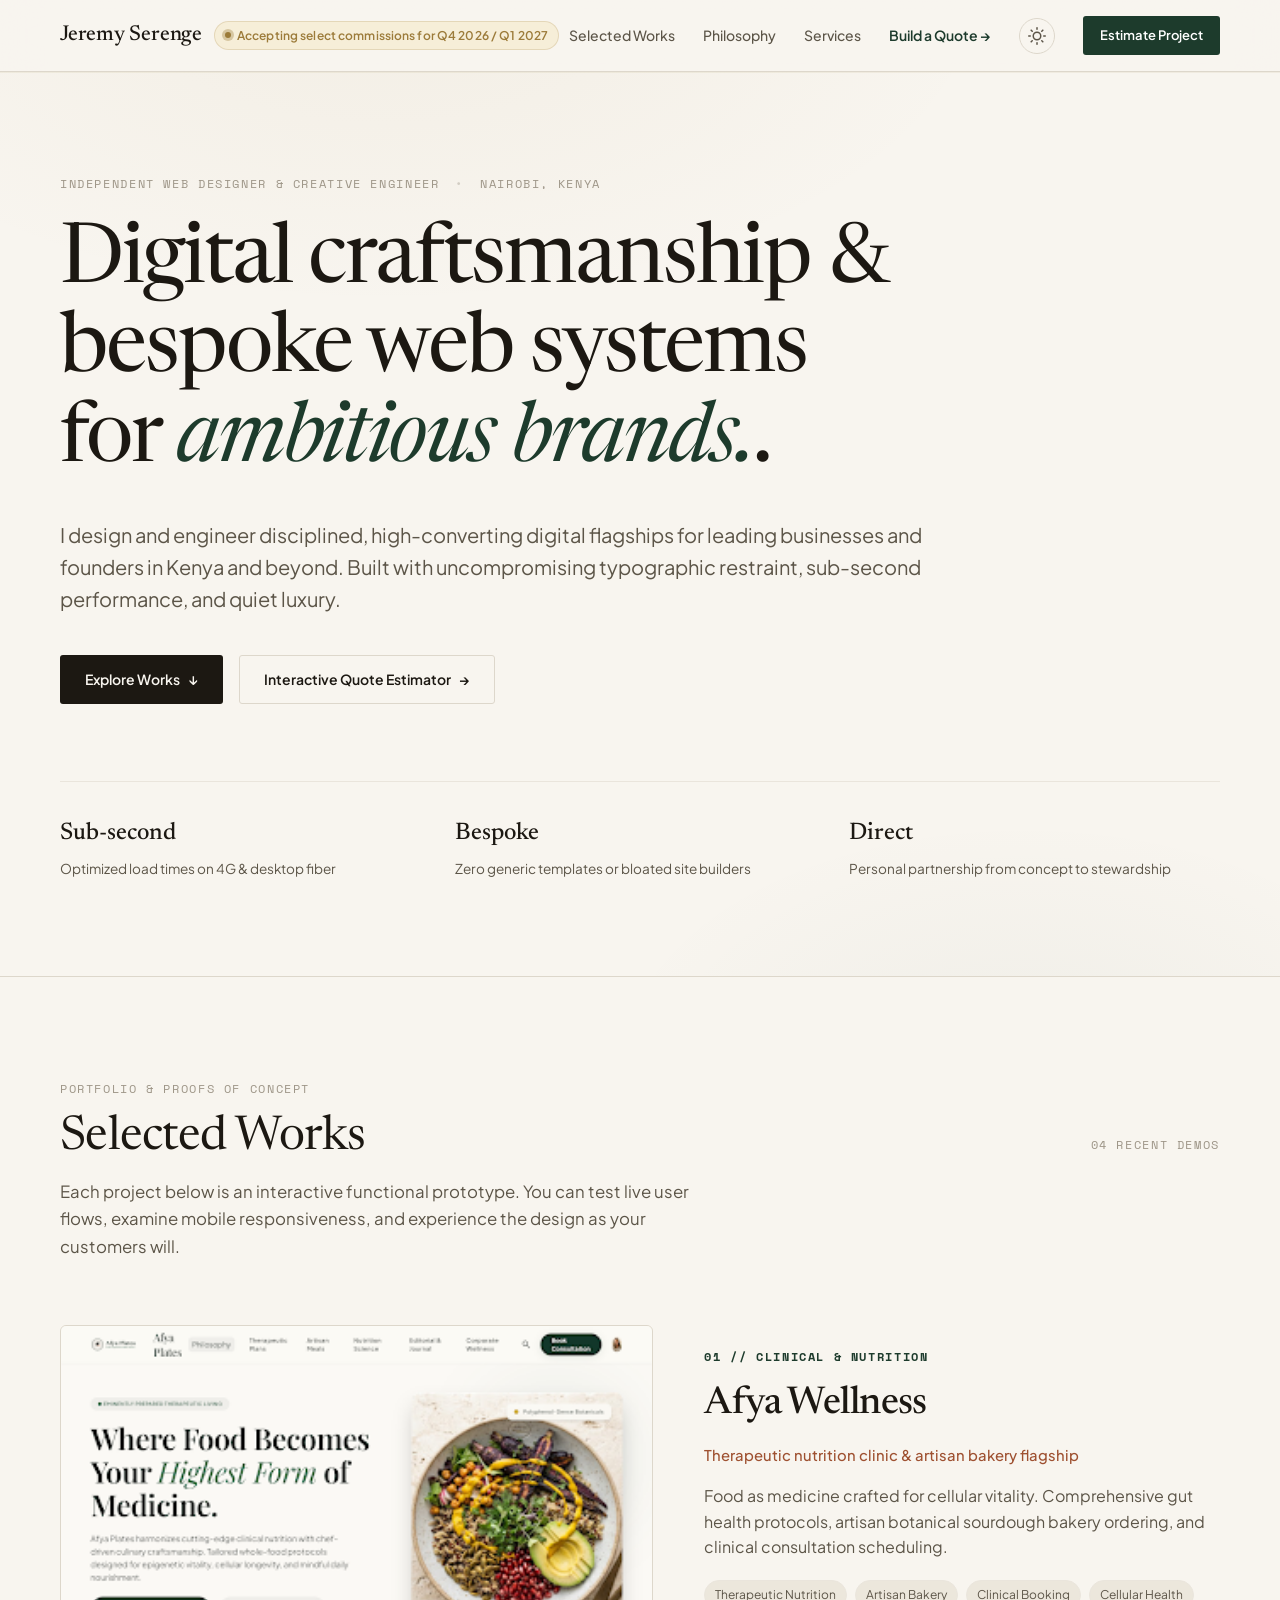
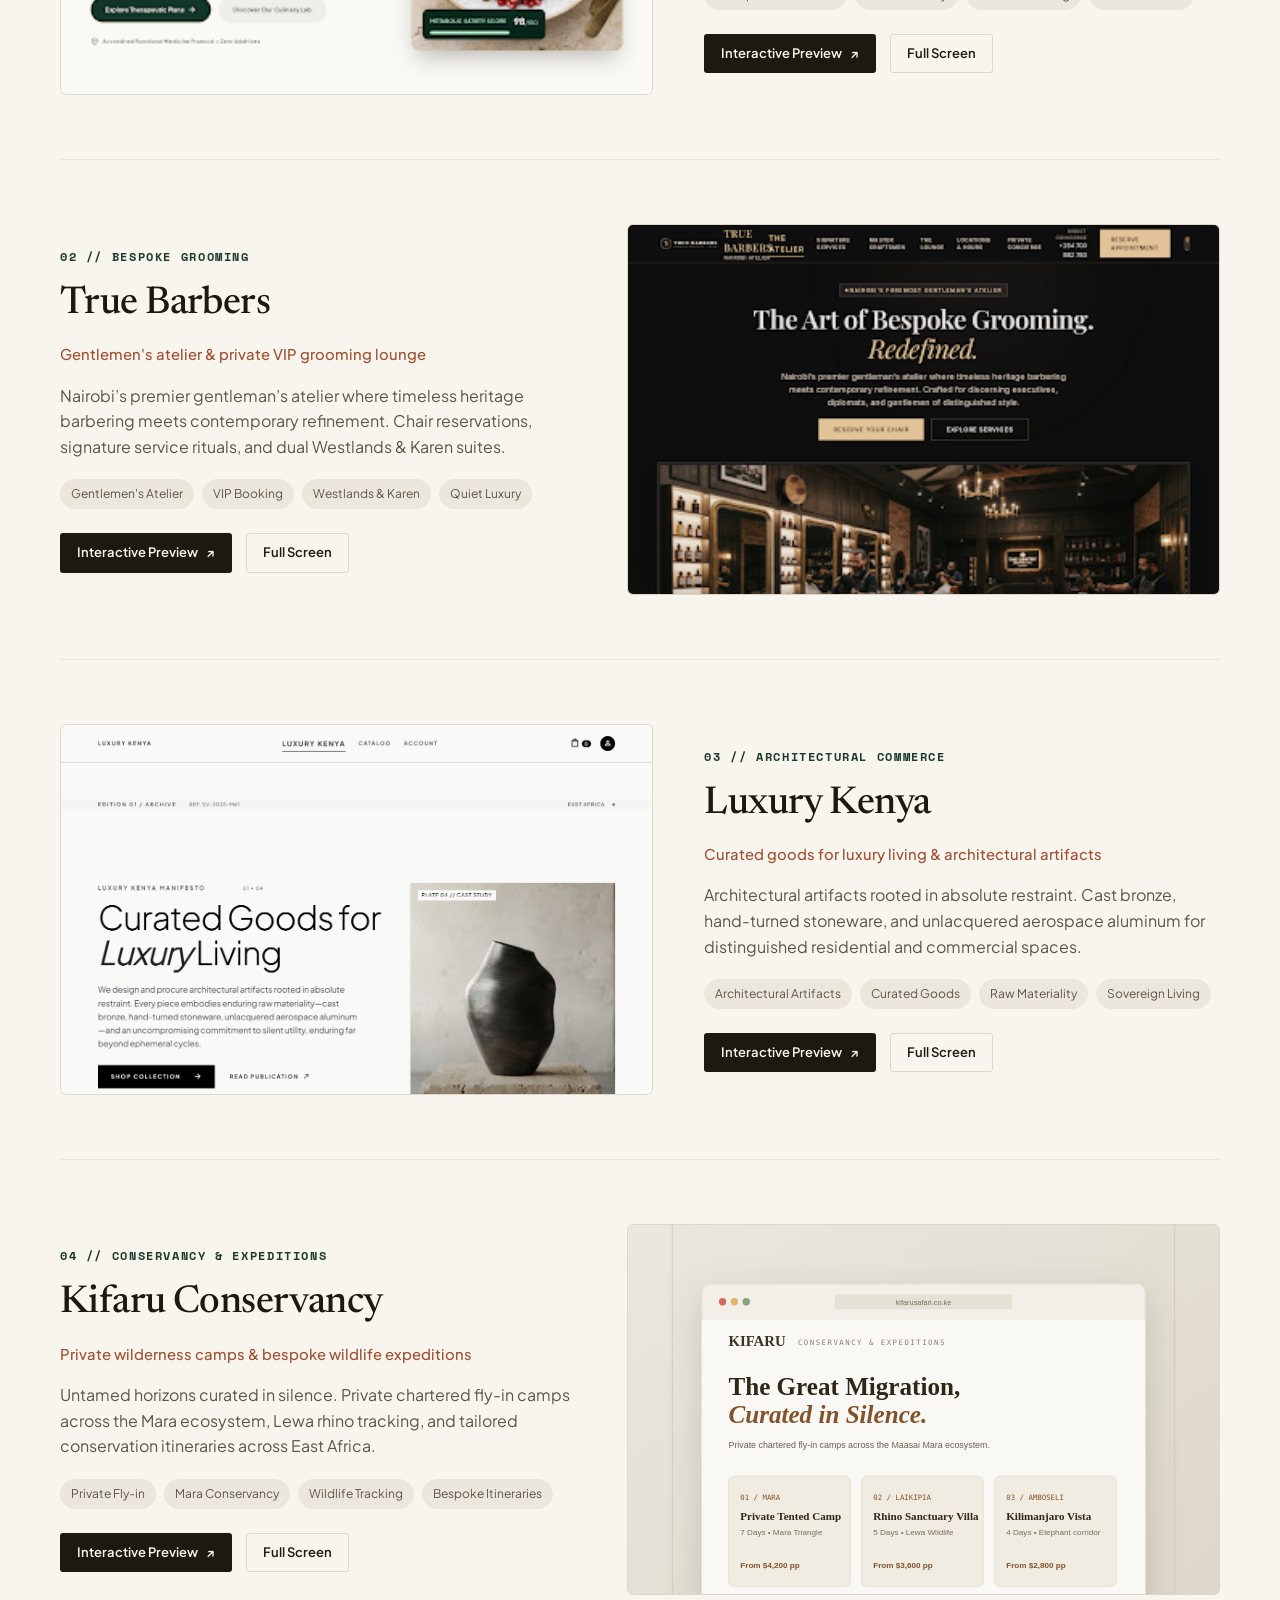
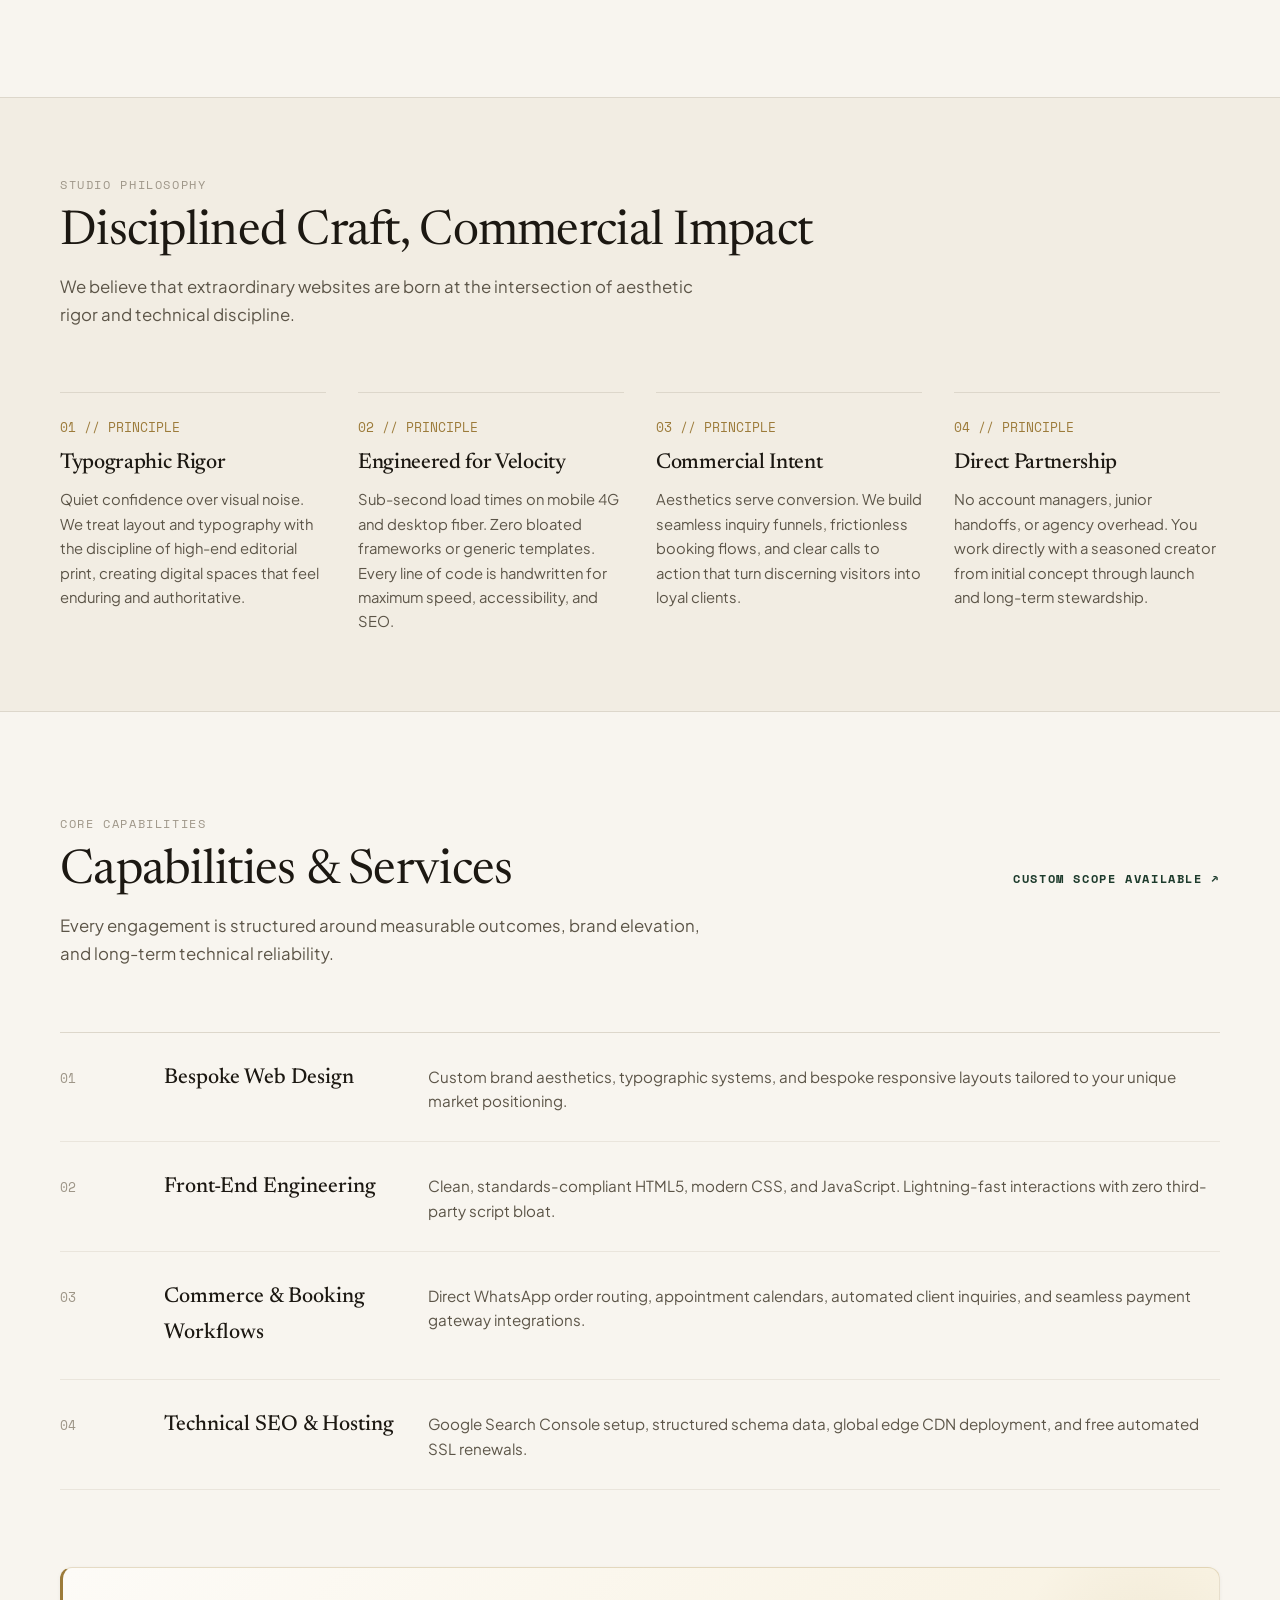
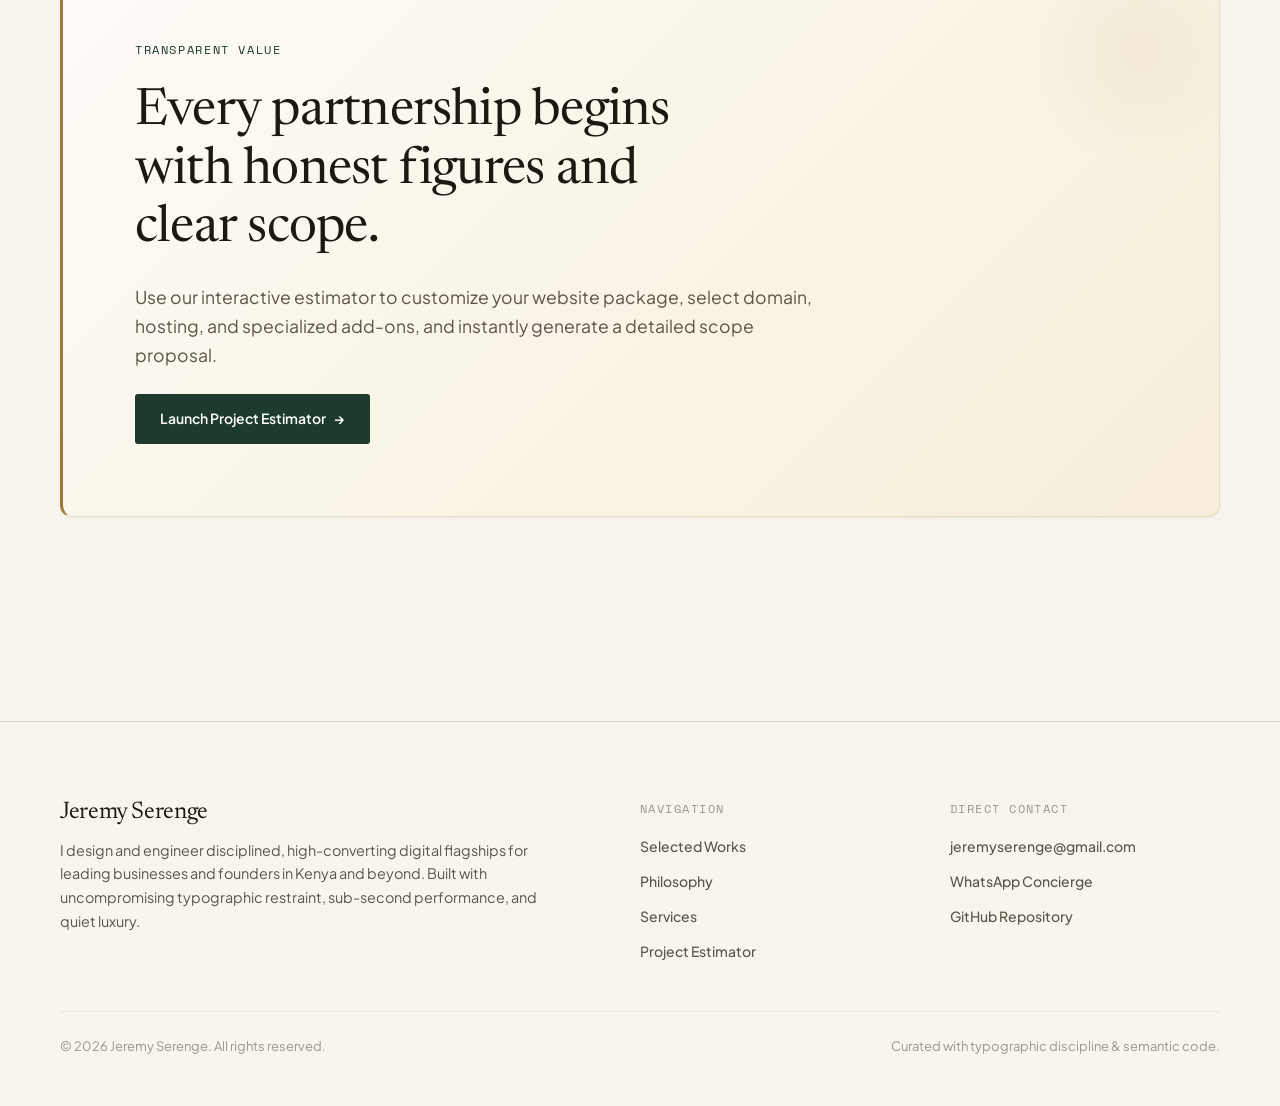
==== commit 00a410a2: "UI overhaul: premium warm parchment palette, grain texture, gold accents, light-first default" ====
--- a/index.html
+++ b/index.html
@@ -11,6 +11,8 @@
   <link href="https://fonts.googleapis.com/css2?family=Newsreader:ital,opsz,wght@0,6..72,400;0,6..72,500;0,6..72,600;1,6..72,400;1,6..72,500&family=Plus+Jakarta+Sans:wght@400;500;600;700&family=Space+Mono:wght@400;700&display=swap" rel="stylesheet">
   
   <link rel="stylesheet" href="assets/css/main.css">
+  <!-- Set theme before first paint to prevent flash -->
+  <script>document.documentElement.setAttribute('data-theme', localStorage.getItem('theme') || 'light');</script>
 </head>
 <body>
 
@@ -227,7 +229,7 @@
 
     // Theme Management
     const themeBtn = document.getElementById('theme-btn');
-    const currentTheme = localStorage.getItem('theme') || (window.matchMedia('(prefers-color-scheme: dark)').matches ? 'dark' : 'light');
+    const currentTheme = localStorage.getItem('theme') || 'light';
     document.documentElement.setAttribute('data-theme', currentTheme);
 
     themeBtn.addEventListener('click', () => {
--- a/assets/css/main.css
+++ b/assets/css/main.css
@@ -1,5 +1,5 @@
 /* ==========================================================================
-   Editorial Design System — Webquotations / Studio Portfolio
+   Premium Luxury Editorial Design System — Webquotations / Studio Portfolio
    ========================================================================== */
 
 :root {
@@ -7,88 +7,79 @@
   --font-sans: 'Plus Jakarta Sans', -apple-system, BlinkMacSystemFont, 'Segoe UI', Roboto, sans-serif;
   --font-mono: 'Space Mono', 'JetBrains Mono', SFMono-Regular, Menlo, monospace;
 
-  /* Editorial Palette (Light Default) */
-  --bg: #FBFBF9;
-  --bg-subtle: #F5F4EE;
-  --surface: #FFFFFF;
-  --surface-alt: #F2F1EA;
-  --text: #171715;
-  --text-secondary: #6A675F;
-  --text-tertiary: #98958B;
-  --border: #E5E3DC;
-  --border-subtle: #EFECE5;
-  --border-focus: #171715;
-  
-  --accent: #1D3B2C;
-  --accent-hover: #29533E;
-  --accent-light: #EBF2EC;
-  --accent-on: #FFFFFF;
-  --terracotta: #A4572D;
-  --terracotta-light: #F7EEE7;
-
-  --radius-sm: 4px;
-  --radius-md: 8px;
-  --radius-lg: 14px;
+  /* ── Premium Warm Parchment Palette (designed default) ── */
+  --bg:              #F8F5EF;   /* aged ivory / warm parchment               */
+  --bg-subtle:       #F2EDE3;   /* deeper warm recess                        */
+  --surface:         #FDFBF7;   /* crisp warm white — cards & surfaces       */
+  --surface-alt:     #ECE7DC;   /* warm sand — section backgrounds           */
+  --text:            #1C1812;   /* rich warm near-black                      */
+  --text-secondary:  #5C5548;   /* warm umber                                */
+  --text-tertiary:   #9E9688;   /* warm stone — captions & mono tags         */
+  --border:          #DDD7CB;   /* warm linen border                         */
+  --border-subtle:   #EAE5DC;   /* barely-there divider                      */
+  --border-focus:    #1C1812;
+
+  /* ── Deep Forest Green (primary accent) ── */
+  --accent:          #1D3B2C;
+  --accent-hover:    #2A5240;
+  --accent-light:    #E5EEEA;
+  --accent-on:       #FFFFFF;
+
+  /* ── Gold / Brass (luxury secondary accent) ── */
+  --gold:            #9C7B3A;
+  --gold-light:      #F6EED8;
+  --gold-on:         #FFFFFF;
+
+  /* ── Terracotta ── */
+  --terracotta:      #9E5030;
+  --terracotta-light:#F7ECE6;
+
+  --radius-sm:   3px;
+  --radius-md:   6px;
+  --radius-lg:   12px;
   --radius-pill: 9999px;
 
-  --shadow-sm: 0 1px 3px rgba(23, 23, 21, 0.04);
-  --shadow-md: 0 8px 24px -4px rgba(23, 23, 21, 0.06);
-  --shadow-lg: 0 20px 48px -8px rgba(23, 23, 21, 0.08);
-
-  --container-max: 1240px;
+  --shadow-sm:   0 1px 4px rgba(28, 24, 18, 0.05);
+  --shadow-md:   0 8px 28px -4px rgba(28, 24, 18, 0.09);
+  --shadow-lg:   0 24px 56px -8px rgba(28, 24, 18, 0.12);
+  --shadow-card: 0 2px 12px rgba(28, 24, 18, 0.06), 0 0 0 1px var(--border);
+
+  --container-max:    1240px;
   --container-narrow: 840px;
-  --header-height: 72px;
-}
-
+  --header-height:    72px;
+}
+
+/* ── Dark mode (kept for the toggle — not auto-applied) ── */
 [data-theme="dark"] {
-  --bg: #121312;
-  --bg-subtle: #181918;
-  --surface: #1B1D1B;
-  --surface-alt: #222421;
-  --text: #F3F2ED;
-  --text-secondary: #9B988E;
-  --text-tertiary: #6C6A62;
-  --border: #2E302D;
-  --border-subtle: #242623;
-  --border-focus: #F3F2ED;
-
-  --accent: #499E71;
-  --accent-hover: #5DB585;
-  --accent-light: #16261C;
-  --accent-on: #0D1610;
-  --terracotta: #D77B4A;
-  --terracotta-light: #2A1A12;
-
-  --shadow-sm: 0 1px 3px rgba(0, 0, 0, 0.3);
-  --shadow-md: 0 8px 24px -4px rgba(0, 0, 0, 0.45);
-  --shadow-lg: 0 20px 48px -8px rgba(0, 0, 0, 0.6);
-}
-
-@media (prefers-color-scheme: dark) {
-  :root:not([data-theme="light"]) {
-    --bg: #121312;
-    --bg-subtle: #181918;
-    --surface: #1B1D1B;
-    --surface-alt: #222421;
-    --text: #F3F2ED;
-    --text-secondary: #9B988E;
-    --text-tertiary: #6C6A62;
-    --border: #2E302D;
-    --border-subtle: #242623;
-    --border-focus: #F3F2ED;
-
-    --accent: #499E71;
-    --accent-hover: #5DB585;
-    --accent-light: #16261C;
-    --accent-on: #0D1610;
-    --terracotta: #D77B4A;
-    --terracotta-light: #2A1A12;
-
-    --shadow-sm: 0 1px 3px rgba(0, 0, 0, 0.3);
-    --shadow-md: 0 8px 24px -4px rgba(0, 0, 0, 0.45);
-    --shadow-lg: 0 20px 48px -8px rgba(0, 0, 0, 0.6);
-  }
-}
+  --bg:              #131210;
+  --bg-subtle:       #1A1915;
+  --surface:         #1E1C18;
+  --surface-alt:     #252320;
+  --text:            #F0EDE6;
+  --text-secondary:  #9C9589;
+  --text-tertiary:   #6B6559;
+  --border:          #302D28;
+  --border-subtle:   #26231E;
+  --border-focus:    #F0EDE6;
+
+  --accent:          #5CA87C;
+  --accent-hover:    #70BE92;
+  --accent-light:    #182820;
+  --accent-on:       #0D1A12;
+
+  --gold:            #C4963D;
+  --gold-light:      #2A230F;
+  --gold-on:         #1A1200;
+
+  --terracotta:      #D07850;
+  --terracotta-light:#2C180E;
+
+  --shadow-sm:   0 1px 4px rgba(0, 0, 0, 0.35);
+  --shadow-md:   0 8px 28px -4px rgba(0, 0, 0, 0.50);
+  --shadow-lg:   0 24px 56px -8px rgba(0, 0, 0, 0.65);
+  --shadow-card: 0 2px 12px rgba(0, 0, 0, 0.30), 0 0 0 1px var(--border);
+}
+
 
 /* ==========================================================================
    Base Styles & Reset
@@ -114,9 +105,27 @@
   line-height: 1.65;
   -webkit-font-smoothing: antialiased;
   -moz-osx-font-smoothing: grayscale;
-  transition: background-color 0.25s ease, color 0.25s ease;
+  transition: background-color 0.3s ease, color 0.3s ease;
   overflow-x: hidden;
 }
+
+/* Subtle grain / texture overlay — adds tactile paper depth */
+body::before {
+  content: '';
+  position: fixed;
+  inset: 0;
+  z-index: 0;
+  pointer-events: none;
+  opacity: 0.035;
+  background-image: url("data:image/svg+xml,%3Csvg viewBox='0 0 256 256' xmlns='http://www.w3.org/2000/svg'%3E%3Cfilter id='noise'%3E%3CfeTurbulence type='fractalNoise' baseFrequency='0.9' numOctaves='4' stitchTiles='stitch'/%3E%3C/filter%3E%3Crect width='100%25' height='100%25' filter='url(%23noise)'/%3E%3C/svg%3E");
+  background-repeat: repeat;
+  background-size: 200px 200px;
+}
+
+/* Ensure content sits above the grain */
+body > * { position: relative; z-index: 1; }
+
+
 
 img, svg {
   display: block;
@@ -192,18 +201,19 @@
   top: 0;
   z-index: 100;
   height: var(--header-height);
-  background: rgba(251, 251, 249, 0.88);
-  backdrop-filter: blur(14px);
-  -webkit-backdrop-filter: blur(14px);
+  /* Warm parchment glass — feels intentional and premium */
+  background: rgba(248, 245, 239, 0.92);
+  backdrop-filter: blur(18px) saturate(1.4);
+  -webkit-backdrop-filter: blur(18px) saturate(1.4);
   border-bottom: 1px solid var(--border);
-  transition: background-color 0.25s ease, border-color 0.25s ease;
-}
-
-[data-theme="dark"] .site-header,
-@media (prefers-color-scheme: dark) {
-  :root:not([data-theme="light"]) .site-header {
-    background: rgba(18, 19, 18, 0.88);
-  }
+  /* Thin gold hairline above — barely visible, adds depth */
+  box-shadow: 0 1px 0 0 rgba(156, 123, 58, 0.08);
+  transition: background-color 0.3s ease, border-color 0.3s ease;
+}
+
+[data-theme="dark"] .site-header {
+  background: rgba(19, 18, 16, 0.92);
+  box-shadow: 0 1px 0 0 rgba(196, 150, 61, 0.12);
 }
 
 .header-inner {
@@ -231,11 +241,19 @@
   align-items: center;
   gap: 6px;
   padding: 4px 10px;
-  background: var(--accent-light);
-  color: var(--accent);
+  background: var(--gold-light);
+  color: var(--gold);
+  border: 1px solid rgba(156, 123, 58, 0.2);
   border-radius: var(--radius-pill);
   font-size: 0.75rem;
-  font-weight: 500;
+  font-weight: 600;
+  letter-spacing: 0.01em;
+}
+
+[data-theme="dark"] .status-badge {
+  background: var(--gold-light);
+  color: var(--gold);
+  border-color: rgba(196, 150, 61, 0.25);
 }
 
 .status-dot {
@@ -358,6 +376,18 @@
   padding-top: clamp(3.5rem, 8vw, 7rem);
   padding-bottom: clamp(3.5rem, 8vw, 6rem);
   border-bottom: 1px solid var(--border);
+  /* Warm light wash — like studio morning light on parchment */
+  background:
+    radial-gradient(ellipse 80% 60% at 30% -10%, rgba(156, 123, 58, 0.06) 0%, transparent 60%),
+    radial-gradient(ellipse 60% 50% at 80% 110%, rgba(29, 59, 44, 0.04) 0%, transparent 55%),
+    var(--bg);
+}
+
+[data-theme="dark"] .hero-section {
+  background:
+    radial-gradient(ellipse 80% 60% at 30% -10%, rgba(196, 150, 61, 0.04) 0%, transparent 60%),
+    radial-gradient(ellipse 60% 50% at 80% 110%, rgba(92, 168, 124, 0.03) 0%, transparent 55%),
+    var(--bg);
 }
 
 .hero-meta {
@@ -493,6 +523,32 @@
   box-shadow: var(--shadow-md);
 }
 
+.work-visual::after {
+  content: 'Interactive Demo ↗';
+  position: absolute;
+  bottom: 12px;
+  right: 12px;
+  background: rgba(18, 19, 18, 0.85);
+  color: #FFFFFF;
+  backdrop-filter: blur(8px);
+  -webkit-backdrop-filter: blur(8px);
+  padding: 5px 12px;
+  border-radius: var(--radius-pill);
+  font-family: var(--font-sans);
+  font-size: 0.725rem;
+  font-weight: 600;
+  letter-spacing: 0.03em;
+  opacity: 0;
+  transform: translateY(4px);
+  transition: all 0.2s ease;
+  pointer-events: none;
+}
+
+.work-visual:hover::after {
+  opacity: 1;
+  transform: translateY(0);
+}
+
 .work-img {
   width: 100%;
   height: 100%;
@@ -572,7 +628,7 @@
 .philosophy-num {
   font-family: var(--font-mono);
   font-size: 0.8rem;
-  color: var(--accent);
+  color: var(--gold);
 }
 
 .philosophy-title {
@@ -626,8 +682,9 @@
    Editorial CTA Banner
    ========================================================================== */
 .cta-banner {
-  background: var(--surface);
-  border: 1px solid var(--border);
+  background: linear-gradient(135deg, var(--surface) 0%, var(--gold-light) 100%);
+  border: 1px solid rgba(156, 123, 58, 0.22);
+  border-left: 3px solid var(--gold);
   border-radius: var(--radius-lg);
   padding: clamp(2.5rem, 6vw, 4.5rem);
   display: flex;
@@ -636,6 +693,27 @@
   align-items: flex-start;
   box-shadow: var(--shadow-sm);
   margin-top: clamp(3rem, 6vw, 5rem);
+  position: relative;
+  overflow: hidden;
+}
+
+/* Warm glow spot top-right */
+.cta-banner::before {
+  content: '';
+  position: absolute;
+  top: -40px;
+  right: -40px;
+  width: 240px;
+  height: 240px;
+  border-radius: 50%;
+  background: radial-gradient(circle, rgba(156, 123, 58, 0.07) 0%, transparent 70%);
+  pointer-events: none;
+}
+
+[data-theme="dark"] .cta-banner {
+  background: linear-gradient(135deg, var(--surface) 0%, var(--gold-light) 100%);
+  border-color: rgba(196, 150, 61, 0.25);
+  border-left-color: var(--gold);
 }
 
 .cta-banner h2 {
